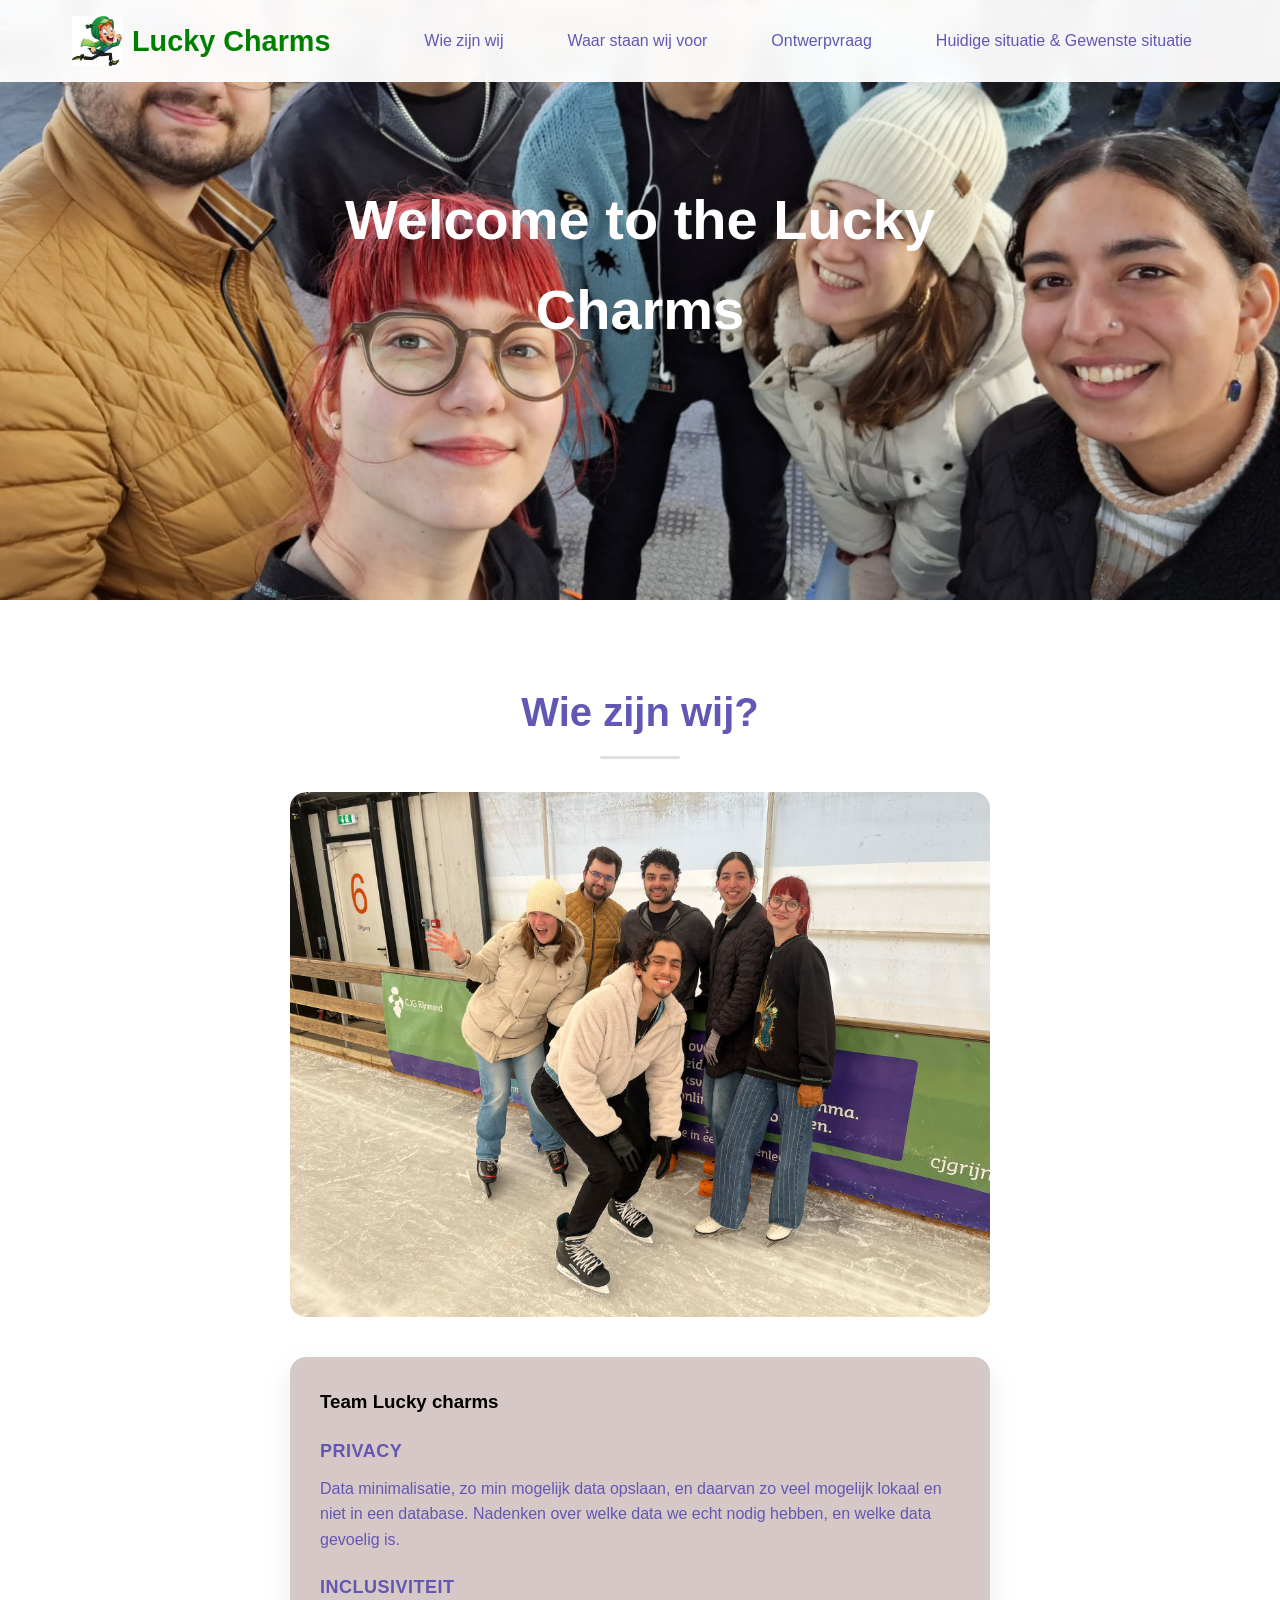
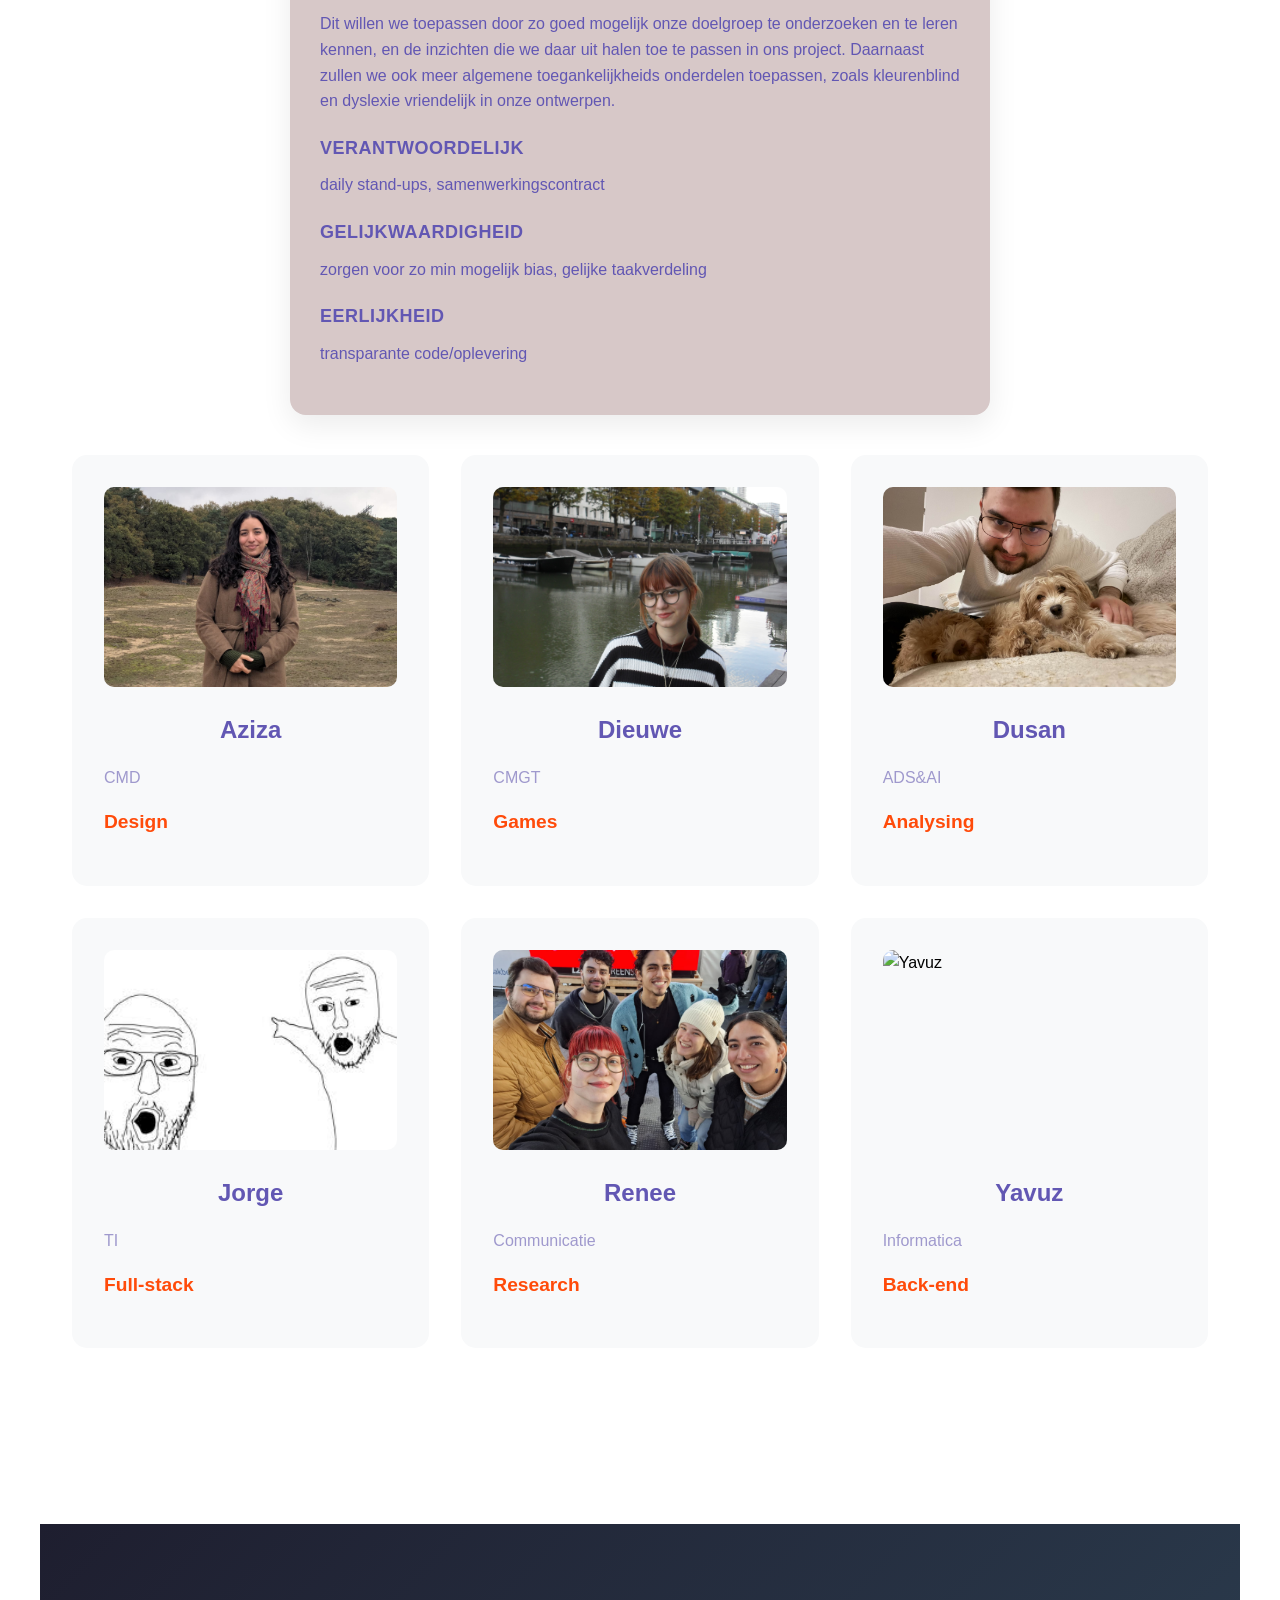
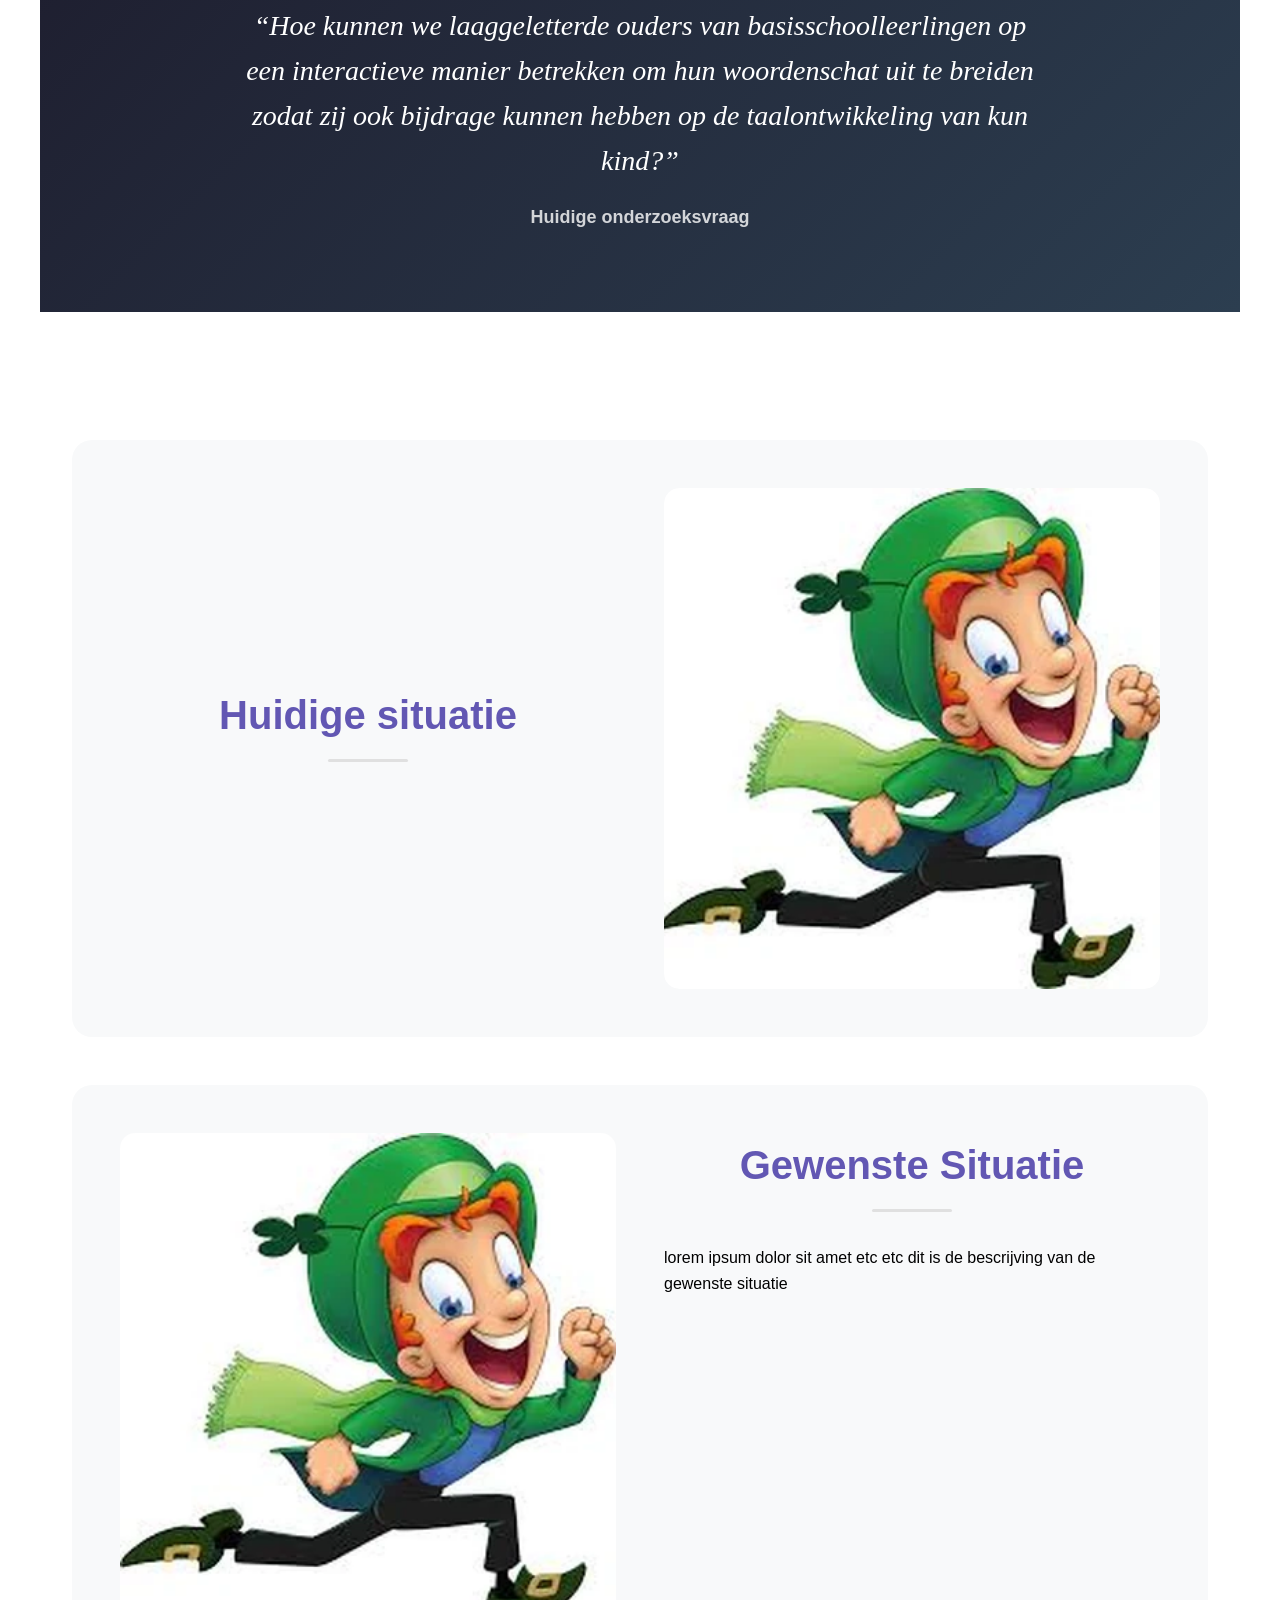
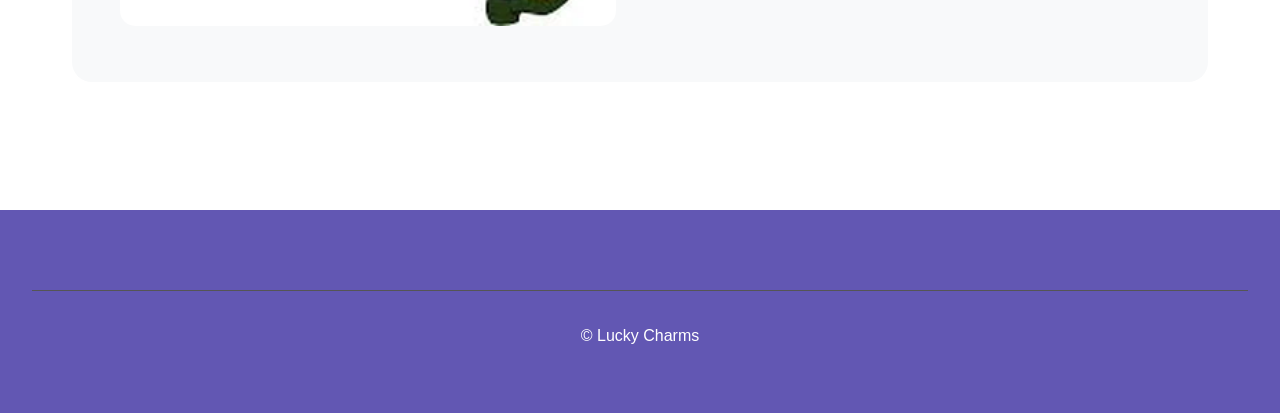
==== One pager Lucky Charms/One-pager Lucky Charms/index.html @ 4b085a3b "Add files via upload First commit" ====
<!DOCTYPE html>
<html lang="en">
<head>
    <meta charset="UTF-8">
    <meta name="viewport" content="width=device-width, initial-scale=1.0">
    <title>Lucky Charms - Social Digital Innovation</title>
    <link rel="stylesheet" href="tooplate-bistro-elegance.css">
</head>
<body>
    <!-- Navigation -->
    <nav>
        <div class="nav-container">
            <a href="#home" class="logo">
                    <img src="images/lucky charmer.webp" class="mrLucky">
                <span class="headerText">Lucky Charms</span>
            </a>
            <ul class="nav-links">
                <li><a href="#home" class="active">Wie zijn wij</a></li>
                <li><a href="#menu">Waar staan wij voor</a></li>
                <li><a href="#reservation">Ontwerpvraag</a></li>
                <li><a href="#contact">Huidige situatie & Gewenste situatie</a></li>
            </ul>
            <div class="menu-toggle">
                <span></span>
                <span></span>
                <span></span>
            </div>
        </div>
    </nav>

<header class="hero">
    <img src="images/schaatsselfie.jpeg" alt="Header Image" class="headerImg">
    <!-- <h1 class="slogan">Lucky Charms</h1> -->
             <div class="hero-content">
            <h1  class="slogan">Welcome to the Lucky Charms</h1>
            <p>
                <span class="text-option">Experience coding excellence in an atmosphere of refined sophistication</span>
                <span class="text-option">Discover exquisite problem solving crafted with passion and precision</span>
                <span class="text-option">Where Charms get Lucky</span>
            </p>
        </div>
  </header>


    <!-- Team Member Section -->
    <section id="menu">
        <h2>Wie zijn wij?</h2>
            <div class="menu-item-big">
                <img src="images/schaatsfoto.jpeg" alt="Team image" class="menu-item-image-big">
                <div class="menu-item-big-content">
                    <h3>Team Lucky charms</h3>
<p class="value-title">Privacy</p>
<p>Data minimalisatie, zo min mogelijk data opslaan, en daarvan zo veel mogelijk lokaal en niet in een database. Nadenken over welke data we echt nodig hebben, en welke data gevoelig is.</p>
<p class="value-title">Inclusiviteit</p>
<p>Dit willen we toepassen door zo goed mogelijk onze doelgroep te onderzoeken en te leren kennen, en de inzichten die we daar uit halen toe te passen in ons project. Daarnaast zullen we ook meer algemene toegankelijkheids onderdelen toepassen, zoals kleurenblind en dyslexie vriendelijk in onze ontwerpen. </p>
<p class="value-title">Verantwoordelijk</p>
<p>daily stand-ups, samenwerkingscontract</p>
<p class="value-title">Gelijkwaardigheid</p>
<p>zorgen voor zo min mogelijk bias, gelijke taakverdeling</p>
<p class="value-title">Eerlijkheid</p>
<p> transparante code/oplevering</p>
                </div>
            </div>
                <div class="menu-grid">        <div class="menu-grid">
            <div class="menu-item">
                <img src="images/Aziza.jpeg" alt="Aziza" class="menu-item-image">
                <div class="menu-item-content">
                    <h3>Aziza</h3>
                    <p>CMD</p>
                    <div class="skills">Design</div>
                    <!-- <button class="details-btn" onclick="showdetails('truffle-risotto')">View details</button> -->
                </div>
            </div>
            <div class="menu-item">
                <img src="images/dieuwe.JPG" alt="Dieuwe" class="menu-item-image">
                <div class="menu-item-content">
                    <h3>Dieuwe</h3>
                    <p>CMGT</p>
                    <div class="skills">Games</div>
                    <!-- <button class="details-btn" onclick="showdetails('grilled-salmon')">View details</button> -->
                </div>
            </div>
            <div class="menu-item">
                <img src="images/Dusan.jpeg" alt="Dusan" class="menu-item-image">
                <div class="menu-item-content">
                    <h3>Dusan</h3>
                    <p>ADS&AI</p>
                    <div class="skills">Analysing</div>
                    <!-- <button class="details-btn" onclick="showdetails('beef-wellington')">View details</button> -->
                </div>
            </div>
            <div class="menu-item">
                <img src="images/soyjacks.jpg" alt="Jorge" class="menu-item-image">
                <div class="menu-item-content">
                    <h3>Jorge</h3>
                    <p>TI</p>
                    <div class="skills">Full-stack</div>
                    <!-- <button class="details-btn" onclick="showdetails('lobster-thermidor')">View details</button> -->
                </div>
            </div>
            <div class="menu-item">
                <img src="images/schaatsselfie.jpeg" alt="Renee" class="menu-item-image">
                <div class="menu-item-content">
                    <h3>Renee</h3>
                    <p>Communicatie</p>
                    <div class="skills">Research</div>
                    <!-- <button class="details-btn" onclick="showdetails('duck-confit')">View details</button> -->
                </div>
            </div>
            <div class="menu-item">
                <img src="/images/Yavuz.png" alt="Yavuz" class="menu-item-image">
                <div class="menu-item-content">
                    <h3>Yavuz</h3>
                    <p>Informatica</p>
                    <div class="skills">Back-end</div>
                    <!-- <button class="details-btn" onclick="showdetails('chocolate-souffle')">View details</button> -->
                </div>
            </div>
        </div>
    </section>

      <!-- design question section -->

<section class="quote-section">
  <div class="quote-container">
    <p class="quote-text">
      “Hoe kunnen we laaggeletterde ouders van basisschoolleerlingen op een interactieve manier betrekken om hun woordenschat uit te breiden zodat zij ook bijdrage kunnen hebben op de taalontwikkeling van kun kind?”
    </p>
        <p class="quote-description">Huidige onderzoeksvraag</p>
  </div>
</section>

    <!-- Situation Section -->
    <section id="reservation">
        <div class="reservation">
            <div class="reservation-left">
                <h2>Huidige situatie</h2>
            </div>
            <div class="reservation-right">
                <img src="images/lucky charmer.webp" alt="Restaurant Interior" class="reservation-image">
            </div>
        </div>

                <div class="reservation">
            <div class="reservation-left">
                    <img src="images/lucky charmer.webp" alt="Restaurant Interior" class="reservation-image">

            </div>
            <div class="reservation-right">
                <h2>Gewenste Situatie</h2>
                <p>lorem ipsum dolor sit amet etc etc dit is de bescrijving van de gewenste situatie</p>
            </div>
        </div>
    </section>

    <!-- Footer -->
    <footer id="contact">

        <div style="margin-top: 2rem; padding-top: 2rem; border-top: 1px solid #555; text-align: center;">
            <p>&copy; Lucky Charms</p>
            <div class="footer-links">
                <!-- <a href="#">Privacy Policy</a>
                <span>|</span>
                <a href="#">Terms & Conditions</a>
                <span>|</span>
                <a href="#">Sitemap</a>
                <span>|</span> -->
                <!-- <a rel="nofollow noopener" href="https://www.tooplate.com" target="_blank">Designed by Tooplate</a> -->
            </div>
        </div>
    </footer>

    <!-- details Modal -->
    <!-- <div id="detailsModal" class="modal">
        <div class="modal-content">
            <span class="close" onclick="closeModal()">&times;</span>
            <h3 id="modalTitle">Team Member details</h3>
            <ul id="detailsList" class="details-list"></ul>
        </div>
    </div> -->

<script src="tooplate-bistro-scripts.js"></script>
</body>
</html>
---- One pager Lucky Charms/One-pager Lucky Charms/tooplate-bistro-elegance.css ----
@charset "utf-8";
/* CSS Document 

Tooplate 2148 Bistro Elegance

https://www.tooplate.com/view/2148-bistro-elegance

*/

* {
	margin: 0;
	padding: 0;
	box-sizing: border-box;
}

.mrLucky{
	height: 100%;
	width: 50px;
	border: none;
}
.headerText{
	color: green;
}

body {
	font-family: 'Arial', sans-serif;
	line-height: 1.6;
	color: 6257B3;
	background: #fff;
	overflow-x: hidden;
}

/* Navigation */
nav {
	position: fixed;
	top: 0;
	width: 100%;
	background: rgba(255, 255, 255, 0.95);
	backdrop-filter: blur(10px);
	z-index: 1000;
	padding: 1rem 0;
	transition: all 0.3s ease;
}

.nav-container {
	max-width: 1200px;
	margin: 0 auto;
	display: flex;
	justify-content: space-between;
	align-items: center;
	padding: 0 2rem;
}

.logo {
	font-size: 1.8rem;
	font-weight: bold;
	color: #6257B3;
	text-decoration: none;
	display: flex;
	align-items: center;
	gap: 10px;
	transition: all 0.3s ease;
}

.logo:hover {
	transform: translateY(-2px);
}

.logo svg {
	transition: transform 0.3s ease;
}

.logo:hover svg {
	transform: rotate(-10deg) scale(1.1);
}

.nav-links {
	display: flex;
	list-style: none;
	gap: 2rem;
}

.nav-links a {
	text-decoration: none;
	color: #6257B3;
	font-weight: 500;
	transition: all 0.3s ease;
	cursor: pointer;
	padding: 8px 16px;
	border-radius: 4px;
	position: relative;
}

.nav-links a:hover,
.nav-links a.active {
	color: #FF4B0A;
	border: 2px solid #FF4B0A;
}

.menu-toggle {
	display: none;
	flex-direction: column;
	cursor: pointer;
}

.menu-toggle span {
	width: 25px;
	height: 3px;
	background: #6257B3;
	margin: 3px 0;
	transition: 0.3s;
}

/* Hero Section with Diagonal Grid */
.hero {
	height: 100vh;
	position: relative;
	display: flex;
	align-items: center;
	justify-content: center;
	overflow: hidden;
	background: linear-gradient(135deg, #f8f9fa 0%, #ffffff 100%);
}

/* dieuwe test */

.hero {
  position: relative;
  width: 100%;
  height: 600px;
  overflow: hidden;
  display: flex;
  justify-content: center;
  align-items: center;
}

.hero img {
  width: 100%;
  height: 100%;
  object-fit: cover;
  display: block;
  transition: 0.4s ease;
}

.slogan {
  position: relative;
  text-align: center;
    margin-bottom: 20px;
  /* transform: translate(-50%, -50%); */
  color: white;
  font-size: 3rem;
  font-family: Arial, sans-serif;
  text-align: center;
  transition: 0.4s ease;
}

/* Hover Effects */
.hero:hover img {
  filter: brightness(70%);
}

.hero:hover .slogan {
  font-size: 3.3rem;
}

/* dieuwe test */



/* .diagonal-grid {
	position: absolute;
	bottom: 0;
	left: 0;
	width: 100%;
	height: 100%;
	overflow: hidden;
	z-index: 1;
} */

.soft-block {
	position: absolute;
	height: 800px;
	background: #f0f0f0;
	transform: rotate(45deg);
	animation: moveBackForth 20s ease-in-out infinite;
	border-radius: 5px;
	opacity: 0.4;
}

@keyframes moveBackForth {

	0%,
	100% {
		transform: translateX(-50px) rotate(45deg);
	}

	50% {
		transform: translateX(50px) rotate(45deg);
	}
}

/* .static-decoration {
	position: absolute;
	top: 0;
	right: 0;
	width: 400px;
	height: 400px;
	pointer-events: none;
	z-index: 1;
}

.bottom-right-decoration {
	position: absolute;
	bottom: 80px;
	right: 0;
	width: 300px;
	height: 200px;
	pointer-events: none;
	z-index: 1;
} */

.static-block {
	position: absolute;
	background: linear-gradient(45deg, #f0f0f0, #e5e5e5, #f5f5f5);
	transform: rotate(45deg);
	border-radius: 3px;
	opacity: 0.6;
}

.static-block-outline {
	position: absolute;
	background: transparent;
	border: 2px solid #e0e0e0;
	transform: rotate(45deg);
	border-radius: 3px;
	opacity: 0.6;
}

.red-block {
	position: absolute;
	background: #FF4B0A;
	transform: rotate(45deg);
	border-radius: 4px;
	opacity: 0.7;
}

.red-block-outline {
	position: absolute;
	background: transparent;
	border: 2px solid #FF4B0A;
	transform: rotate(45deg);
	border-radius: 4px;
	opacity: 0.7;
}

.hero-content {
	position: absolute;
	text-align: center;
	z-index: 2;
	max-width: 800px;
	padding: 0 2rem;
	margin-top: 100px;
}

.hero h1 {
	font-size: 3.5rem;
	margin-bottom: 1rem;
	animation: fadeInUp 1s ease;
}

.hero p {
	font-size: 1.2rem;
	margin-bottom: 2rem;
	color: #6257B3;
	animation: fadeInUp 1s ease 0.3s both;
	position: relative;
	min-height: 2em;
	display: flex;
	justify-content: center;
	align-items: center;
}

.headerImg{
	display: inline;
	width: 100%;
}

.text-option {
	color: white;
	width: 100%;
	text-align: center;
	left: 0;
	right: 0;
	opacity: 0;
	animation: textCycle 12s ease-in-out infinite;
	white-space: normal;
	padding: 0 20px;
}

.text-option:nth-child(1) {
	animation-delay: 0s;
}

.text-option:nth-child(2) {
	animation-delay: 4s;
}

.text-option:nth-child(3) {
	animation-delay: 8s;
}

@keyframes textCycle {

	0%,
	100% {
		opacity: 0;
		transform: translateY(20px) scale(0.95);
	}

	8%,
	25% {
		opacity: 1;
		transform: translateY(0) scale(1);
	}

	33% {
		opacity: 0;
		transform: translateY(-20px) scale(0.95);
	}
}

.cta-btn {
	background: #FF4B0A;
	color: white;
	padding: 1rem 2rem;
	border: none;
	border-radius: 50px;
	font-size: 1.1rem;
	cursor: pointer;
	transition: all 0.3s ease;
	animation: fadeInUp 1s ease 0.6s both;
	text-decoration: none;
	display: inline-block;
}

.cta-btn:hover {
	background: #FF4B0A;
	transform: translateY(-3px);
	box-shadow: 0 10px 20px #0AADFF;
}

@keyframes fadeInUp {
	from {
		opacity: 0;
		transform: translateY(30px);
	}

	to {
		opacity: 1;
		transform: translateY(0);
	}
}

/* Section Styles */
section {
	padding: 5rem 2rem;
	max-width: 1200px;
	margin: 0 auto;
}

h2 {
	font-size: 2.5rem;
	text-align: center;
	margin-bottom: 3rem;
	color: #6257B3;
	position: relative;
}

h2::after {
	content: '';
	position: absolute;
	bottom: -15px;
	left: 50%;
	transform: translateX(-50%);
	width: 80px;
	height: 3px;
	background: #e0e0e0;
	border-radius: 2px;
}

/* Menu Section */

/* team values */
.menu-item-big-content {
    max-width: 700px;
    margin: 40px auto;
    padding: 30px;
    background-color: #d7c8c8;
    border-radius: 16px;
    box-shadow: 0 10px 30px rgba(0, 0, 0, 0.08);
    font-family: 'Segoe UI', Tahoma, Geneva, Verdana, sans-serif;
    line-height: 1.6;
}

.menu-item-image-big {
    width: 100%;
    max-width: 700px;
    display: block;
    margin: 0 auto 25px auto;
    border-radius: 16px;
    object-fit: cover;
}

.menu-item-content h3 {
    text-align: center;
    font-size: 28px;
    margin-bottom: 25px;
    color: #2c3e50;
}

.value-title {
    font-weight: 700;
    font-size: 18px;
    margin-top: 20px;
    margin-bottom: 5px;
    color: #0AADFF;
    text-transform: uppercase;
    letter-spacing: 0.5px;
}

.menu-item-big-content p {
    margin-bottom: 10px;
    color: #6257B3;
}

.value-title + p {
    margin-bottom: 18px;
}



.menu-grid {
	display: grid;
	grid-template-columns: repeat(auto-fit, minmax(300px, 1fr));
	gap: 2rem;
	margin-bottom: 3rem;
}

.menu-item {
	background: #f8f9fa;
	padding: 2rem;
	border-radius: 15px;
	transition: all 0.3s ease;
	cursor: pointer;
	position: relative;
	overflow: hidden;
	display: flex;
	flex-direction: column;
	height: 100%;
}

.menu-item-image {
	width: 100%;
	height: 200px;
	border-radius: 10px;
	margin-bottom: 1.5rem;
	object-fit: cover;
	transition: transform 0.3s ease;
}

.menu-item-image:hover {
	transform: scale(1.05);
}

.menu-item-content {
	flex: 1;
	display: flex;
	flex-direction: column;
}

.menu-item::before {
	content: '';
	position: absolute;
	top: 0;
	left: -100%;
	width: 100%;
	height: 100%;
	background: linear-gradient(90deg, transparent, #0AADFF, transparent);
	transition: left 0.5s ease;
}

.menu-item:hover::before {
	left: 100%;
}

.menu-item:hover {
	transform: translateY(-10px);
	box-shadow: 0 20px 40px rgba(0, 0, 0, 0.1);
}

.menu-item h3 {
	color: #6257B3;
	margin-bottom: 1rem;
	font-size: 1.5rem;
}

.menu-item p {
	color: #9f99cd;
	margin-bottom: 1rem;
}

.quote-section {
  background: linear-gradient(135deg, #1e1e2f, #2c3e50);
  padding: 80px 20px;
  display: flex;
  justify-content: center;
  align-items: center;
}

.quote-container {
  max-width: 800px;
  text-align: center;
  color: #ffffff;
}

.quote-text {
font-family: 'Georgia', serif;
  font-size: 28px;
  font-style: italic;
  line-height: 1.6;
  margin-bottom: 20px;
}

.quote-description {
  font-size: 18px;
  font-weight: bold;
  opacity: 0.8;
}

.skills {
	font-size: 1.2rem;
	font-weight: bold;
	color: #FF4B0A;
	margin-top: auto;
	margin-bottom: 1rem;
}

/* .details-btn {
	background: none;
	border: 2px solid #FF4B0A;
	color: #FF4B0A;
	padding: 0.5rem 1rem;
	border-radius: 25px;
	cursor: pointer;
	transition: all 0.3s ease;
	margin-top: 1rem;
}

.details-btn:hover {
	background: #FF4B0A;
	color: white;
} */

/* Details Modal */
/* .modal {
	display: none;
	position: fixed;
	z-index: 2000;
	left: 0;
	top: 0;
	width: 100%;
	height: 100%;
	background: #342a7d;
	animation: fadeIn 0.3s ease;
}

.modal-content {
	background: white;
	margin: 10% auto;
	padding: 2rem;
	border-radius: 15px;
	width: 90%;
	max-width: 500px;
	position: relative;
	animation: slideIn 0.3s ease;
} */

@keyframes fadeIn {
	from {
		opacity: 0;
	}

	to {
		opacity: 1;
	}
}

@keyframes slideIn {
	from {
		transform: translateY(-50px);
		opacity: 0;
	}

	to {
		transform: translateY(0);
		opacity: 1;
	}
}

.close {
	position: absolute;
	right: 1rem;
	top: 1rem;
	font-size: 2rem;
	cursor: pointer;
	color: #9f99cd;
}

.close:hover {
	color: #6257B3;
}

/* .details-list {
	list-style: none;
	margin-top: 1rem;
}

.details-list li {
	padding: 0.5rem 0;
	border-bottom: 1px solid #eee;
	display: flex;
	justify-content: space-between;
} */

/* .allergen {
	color: #FF4B0A;
	font-weight: bold;
} */

/* Reservation Section */
.reservation {
	background: #f8f9fa;
	border-radius: 20px;
	padding: 3rem;
	margin: 3rem 0;
	display: grid;
	grid-template-columns: 1fr 1fr;
	gap: 3rem;
	align-items: center;
}

.reservation-left {
	width: 100%;
}

.reservation-right {
	width: 100%;
	height: 100%;
	min-height: 500px;
	position: relative;
	border-radius: 15px;
	overflow: hidden;
}

.reservation-image {
	width: 100%;
	height: 100%;
	object-fit: cover;
	border-radius: 15px;
}

.reservation-form {
	display: grid;
	grid-template-columns: repeat(2, 1fr);
	gap: 1.5rem;
	margin-top: 2rem;
}

.form-group {
	display: flex;
	flex-direction: column;
}

.form-group.full-width {
	grid-column: 1 / -1;
}

.form-group label {
	margin-bottom: 0.5rem;
	font-weight: 500;
	color: #6257B3;
}

.form-group input,
.form-group select,
.form-group textarea {
	padding: 1rem;
	border: 2px solid #eee;
	border-radius: 10px;
	font-size: 1rem;
	font-family: 'Arial', sans-serif;
	transition: border-color 0.3s ease;
	resize: vertical;
}

.form-group textarea {
	min-height: 120px;
}

.form-group input:focus,
.form-group select:focus,
.form-group textarea:focus {
	outline: none;
	border-color: #FF4B0A;
}

.submit-btn {
	grid-column: 1 / -1;
	background: #FF4B0A;
	color: white;
	padding: 1rem 2rem;
	border: none;
	border-radius: 10px;
	font-size: 1.1rem;
	cursor: pointer;
	transition: all 0.3s ease;
	justify-self: start;
}

.submit-btn:hover {
	background: #FF4B0A;
	transform: translateY(-2px);
}

/* Footer */
footer {
	background: #6257B3;
	color: white;
	text-align: center;
	padding: 3rem 2rem;
}

.footer-content {
	max-width: 1200px;
	margin: 0 auto;
	display: grid;
	grid-template-columns: repeat(auto-fit, minmax(250px, 1fr));
	gap: 2rem;
}

.footer-section h3 {
	margin-bottom: 1rem;
	color: #FF4B0A;
}

.footer-section p,
.footer-section a {
	color: #ccc;
	text-decoration: none;
	line-height: 1.8;
}

.footer-section a:hover {
	color: #FF4B0A;
}

.footer-links {
	display: flex;
	justify-content: center;
	align-items: center;
	flex-wrap: wrap;
	gap: 10px;
	margin-top: 1rem;
}

.footer-links a {
	color: #ccc;
	text-decoration: none;
	padding: 0 10px;
	transition: color 0.3s ease;
}

.footer-links a:hover {
	color: #FF4B0A;
}

.footer-links span {
	color: #7167bf;
}

/* Mobile Responsive */
@media (max-width: 768px) {
	.nav-links {
		position: fixed;
		top: 70px;
		left: -100%;
		width: 100%;
		height: calc(100vh - 70px);
		background: white;
		flex-direction: column;
		align-items: center;
		justify-content: flex-start;
		padding-top: 2rem;
		transition: left 0.3s ease;
	}

	.nav-links.active {
		left: 0;
	}

	.menu-toggle {
		display: flex;
	}

	.hero-content {
		margin-top: 80px;
		margin-bottom: 80px;
	}

	.hero h1 {
		font-size: 2.5rem;
	}

	.hero p {
		font-size: 1rem;
	}

	h2 {
		font-size: 2rem;
	}

	section {
		padding: 3rem 1rem;
	}

	.reservation {
		padding: 2rem 1rem;
		grid-template-columns: 1fr;
		gap: 2rem;
	}

	.reservation-right {
		min-height: 300px;
	}

	.modal-content {
		width: 95%;
		margin: 20% auto;
	}
}

@media (max-width: 480px) {
	.hero-content {
		margin-top: 80px;
		margin-bottom: 80px;
	}

	.hero h1 {
		font-size: 2rem;
	}

	.menu-grid {
		grid-template-columns: 1fr;
	}

	.reservation-form {
		grid-template-columns: 1fr;
	}
}
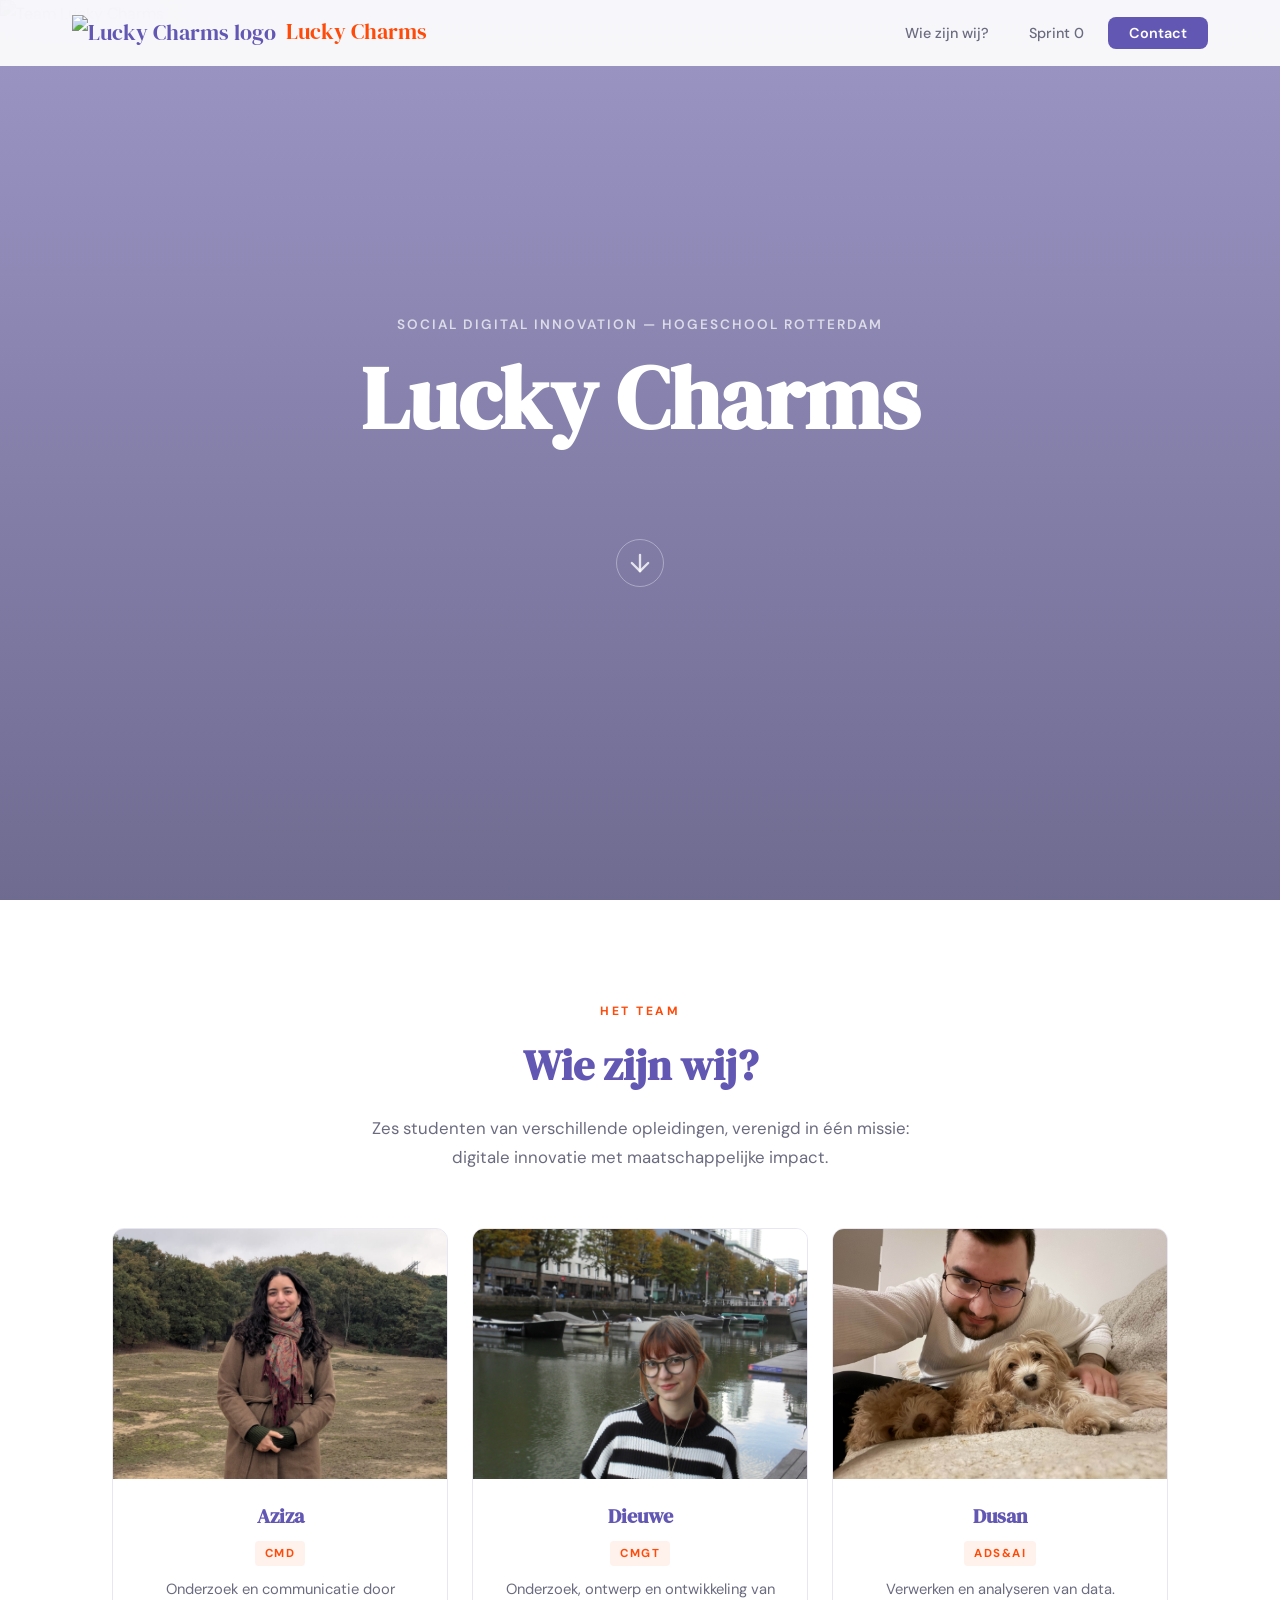
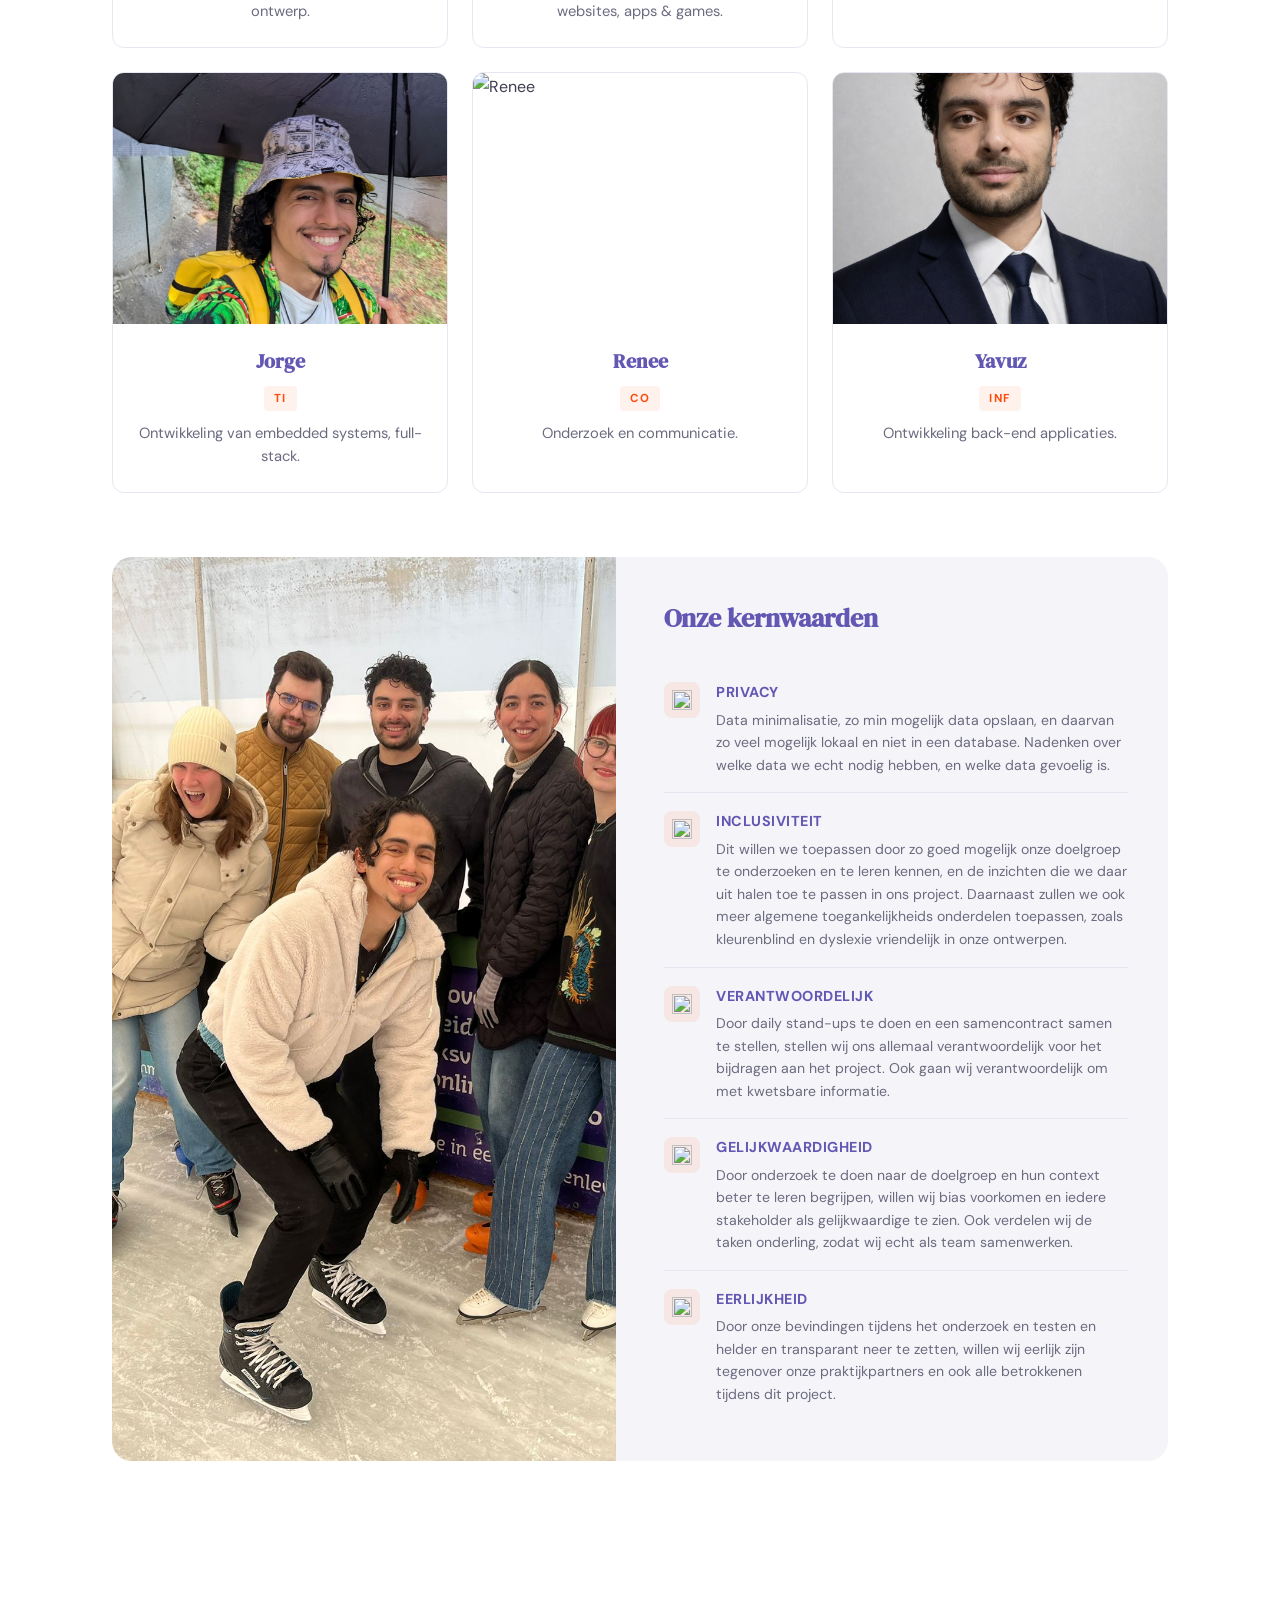
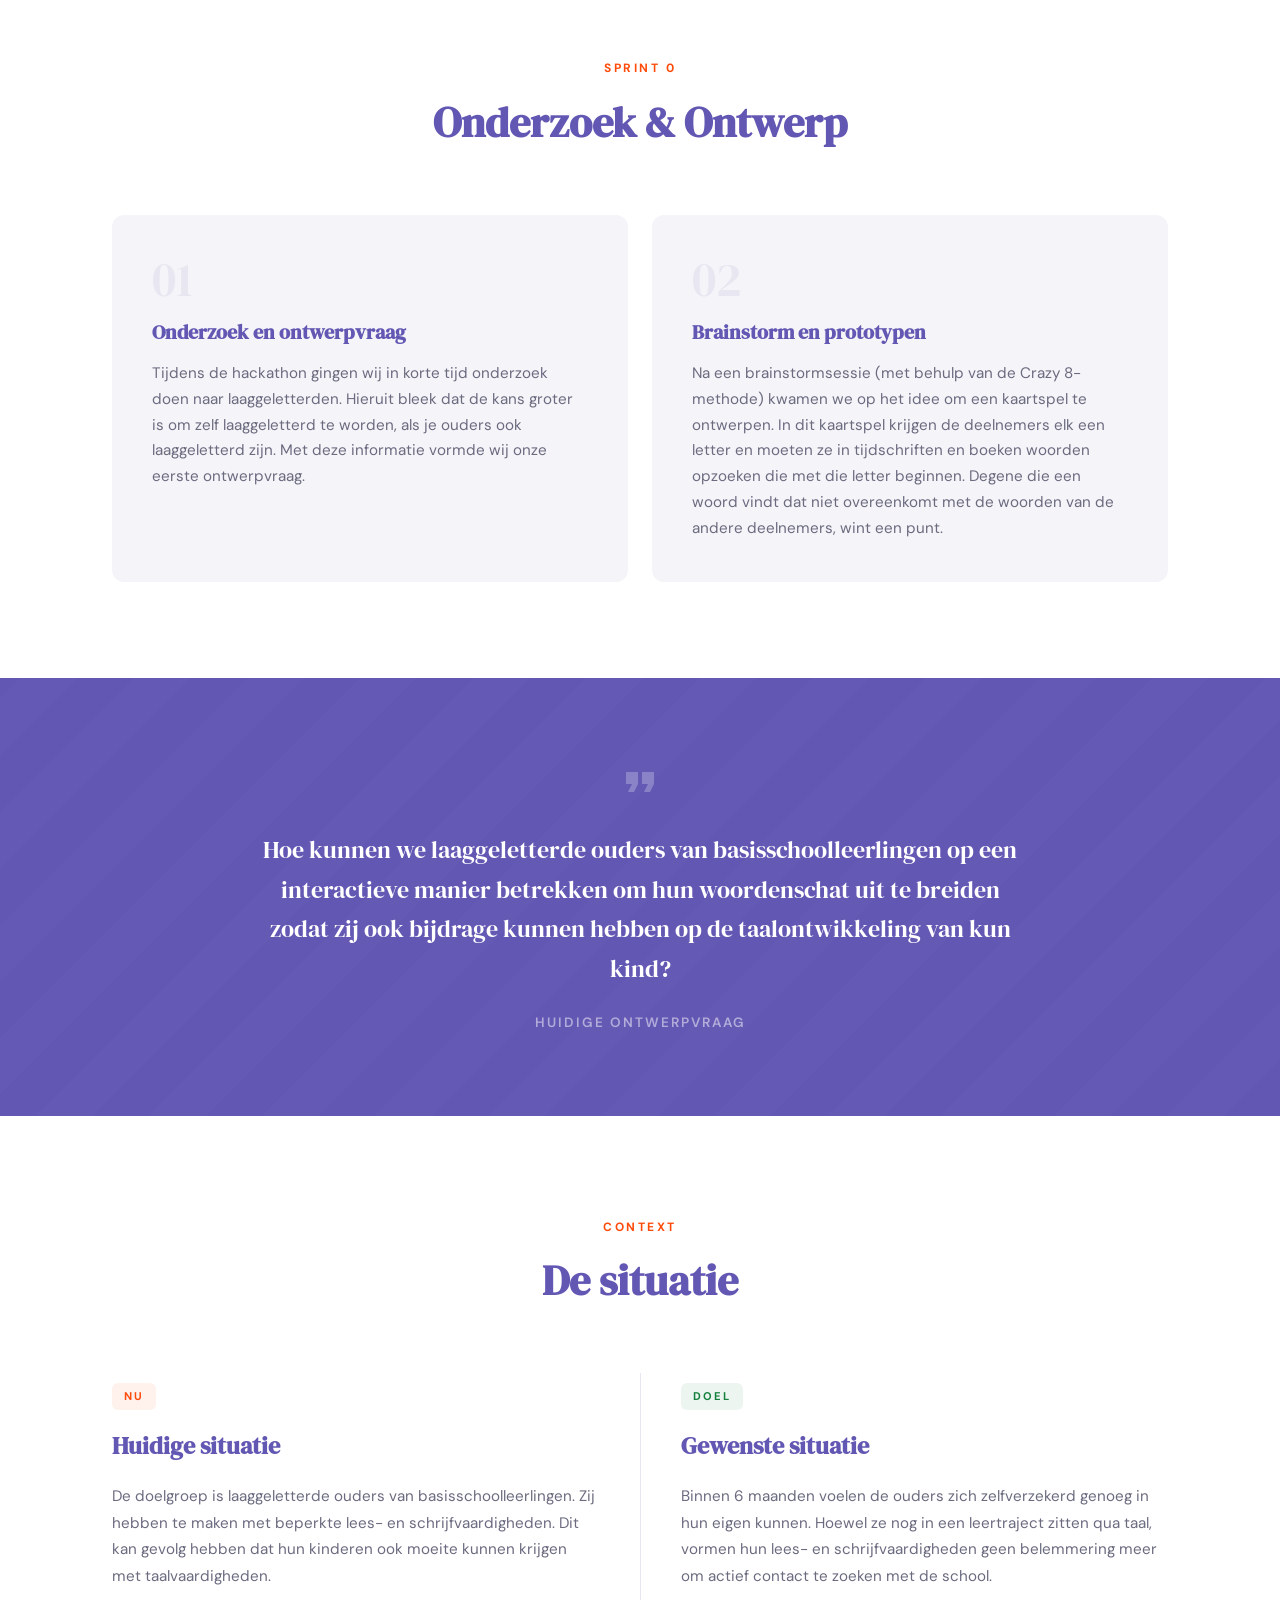
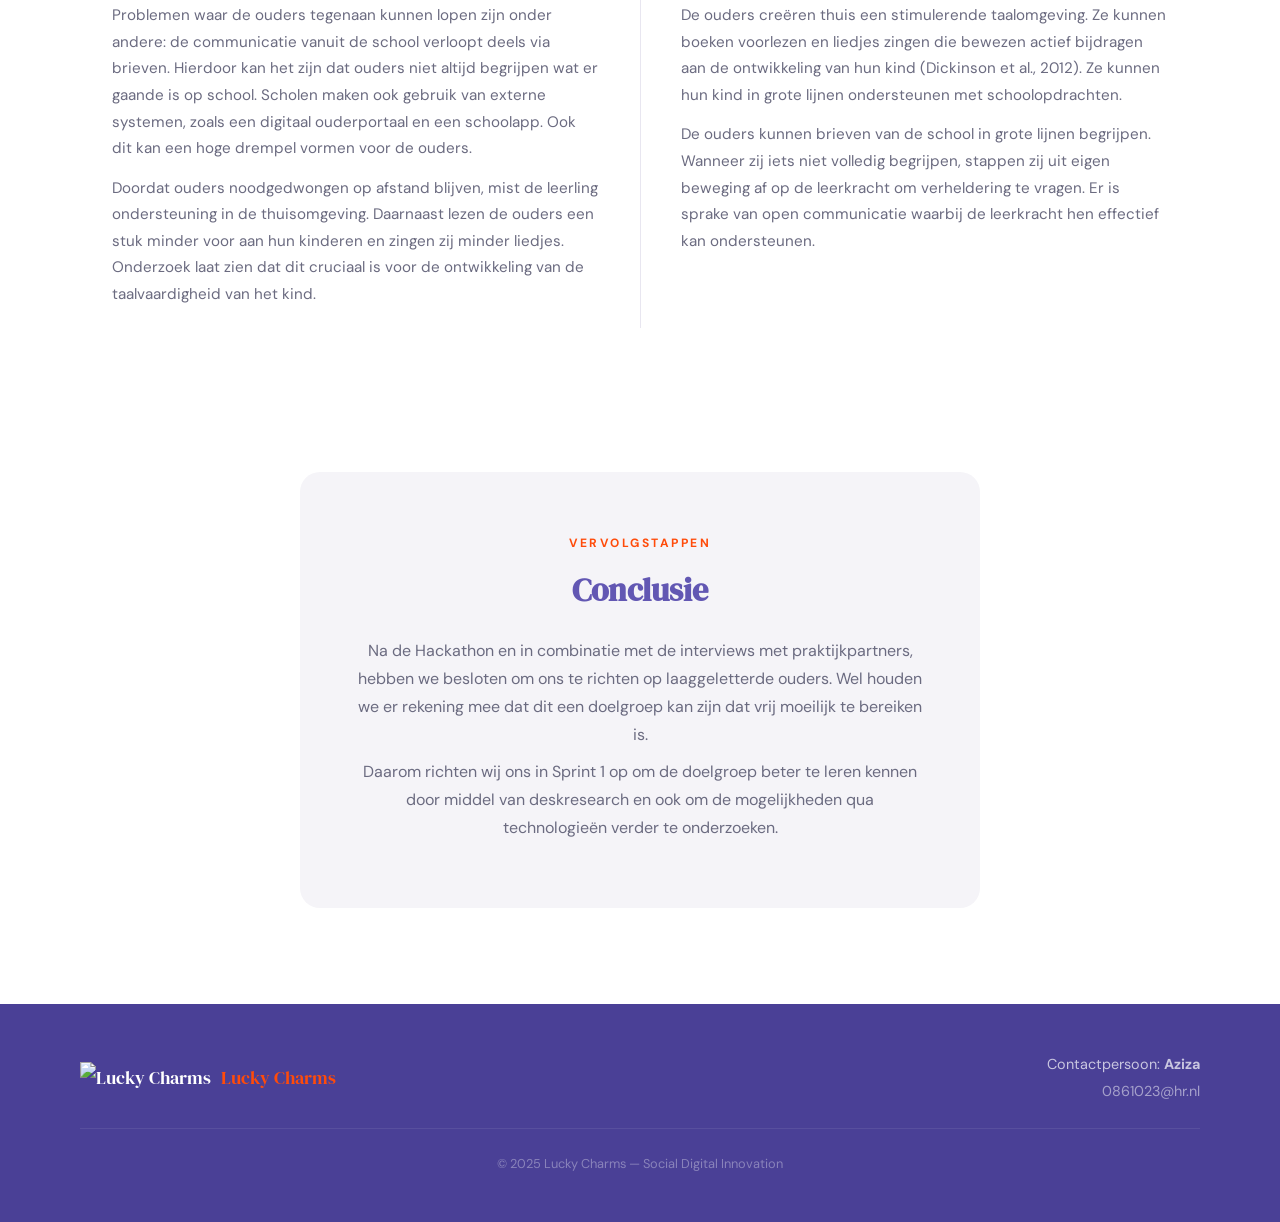
==== commit b073c119: "some changes" ====
--- a/One pager Lucky Charms/One-pager Lucky Charms/index.html
+++ b/One pager Lucky Charms/One-pager Lucky Charms/index.html
@@ -1,184 +1,253 @@
 <!DOCTYPE html>
-<html lang="en">
+<html lang="nl">
 <head>
     <meta charset="UTF-8">
     <meta name="viewport" content="width=device-width, initial-scale=1.0">
-    <title>Lucky Charms - Social Digital Innovation</title>
-    <link rel="stylesheet" href="tooplate-bistro-elegance.css">
+    <title>Lucky Charms — Social Digital Innovation</title>
+    <link rel="preconnect" href="https://fonts.googleapis.com">
+    <link rel="preconnect" href="https://fonts.gstatic.com" crossorigin>
+    <link href="https://fonts.googleapis.com/css2?family=DM+Sans:ital,opsz,wght@0,9..40,300;0,9..40,400;0,9..40,500;0,9..40,600;0,9..40,700;1,9..40,400&family=DM+Serif+Display&display=swap" rel="stylesheet">
+    <link rel="stylesheet" href="style.css">
 </head>
 <body>
+
     <!-- Navigation -->
-    <nav>
-        <div class="nav-container">
-            <a href="#home" class="logo">
-                    <img src="images/lucky charmer.webp" class="mrLucky">
-                <span class="headerText">Lucky Charms</span>
+    <nav id="navbar">
+        <div class="nav-inner">
+            <a href="#home" class="nav-logo">
+                <img src="images/logo.png" alt="Lucky Charms logo" class="nav-logo-img">
+                <span>Lucky Charms</span>
             </a>
-            <ul class="nav-links">
-                <li><a href="#home" class="active">Wie zijn wij</a></li>
-                <li><a href="#menu">Waar staan wij voor</a></li>
-                <li><a href="#reservation">Ontwerpvraag</a></li>
-                <li><a href="#contact">Huidige situatie & Gewenste situatie</a></li>
+            <ul class="nav-menu">
+                <li><a href="#team">Wie zijn wij?</a></li>
+                <li><a href="#sprint0">Sprint 0</a></li>
+                <li><a href="#contact" class="nav-cta">Contact</a></li>
             </ul>
-            <div class="menu-toggle">
-                <span></span>
-                <span></span>
-                <span></span>
-            </div>
+            <button class="nav-toggle" aria-label="Open menu">
+                <span></span><span></span><span></span>
+            </button>
         </div>
     </nav>
 
-<header class="hero">
-    <img src="images/schaatsselfie.jpeg" alt="Header Image" class="headerImg">
-    <!-- <h1 class="slogan">Lucky Charms</h1> -->
-             <div class="hero-content">
-            <h1  class="slogan">Welcome to the Lucky Charms</h1>
-            <p>
-                <span class="text-option">Experience coding excellence in an atmosphere of refined sophistication</span>
-                <span class="text-option">Discover exquisite problem solving crafted with passion and precision</span>
-                <span class="text-option">Where Charms get Lucky</span>
-            </p>
-        </div>
-  </header>
-
-
-    <!-- Team Member Section -->
-    <section id="menu">
-        <h2>Wie zijn wij?</h2>
-            <div class="menu-item-big">
-                <img src="images/schaatsfoto.jpeg" alt="Team image" class="menu-item-image-big">
-                <div class="menu-item-big-content">
-                    <h3>Team Lucky charms</h3>
-<p class="value-title">Privacy</p>
-<p>Data minimalisatie, zo min mogelijk data opslaan, en daarvan zo veel mogelijk lokaal en niet in een database. Nadenken over welke data we echt nodig hebben, en welke data gevoelig is.</p>
-<p class="value-title">Inclusiviteit</p>
-<p>Dit willen we toepassen door zo goed mogelijk onze doelgroep te onderzoeken en te leren kennen, en de inzichten die we daar uit halen toe te passen in ons project. Daarnaast zullen we ook meer algemene toegankelijkheids onderdelen toepassen, zoals kleurenblind en dyslexie vriendelijk in onze ontwerpen. </p>
-<p class="value-title">Verantwoordelijk</p>
-<p>daily stand-ups, samenwerkingscontract</p>
-<p class="value-title">Gelijkwaardigheid</p>
-<p>zorgen voor zo min mogelijk bias, gelijke taakverdeling</p>
-<p class="value-title">Eerlijkheid</p>
-<p> transparante code/oplevering</p>
-                </div>
-            </div>
-                <div class="menu-grid">        <div class="menu-grid">
-            <div class="menu-item">
-                <img src="images/Aziza.jpeg" alt="Aziza" class="menu-item-image">
-                <div class="menu-item-content">
+    <!-- Hero -->
+    <header id="home" class="hero">
+        <div class="hero-media">
+            <img src="images/header_image.jpeg" alt="Team Lucky Charms" class="hero-img">
+            <div class="hero-overlay"></div>
+        </div>
+        <div class="hero-content">
+            <p class="hero-tag">Social Digital Innovation — Hogeschool Rotterdam</p>
+            <h1 class="hero-title">Lucky Charms</h1>
+            <div class="hero-cycle-wrap">
+                <span class="hero-cycle-text">Samen werken aan digitale oplossingen voor laaggeletterdheid</span>
+                <span class="hero-cycle-text">Onderzoek, ontwerp en ontwikkeling met impact</span>
+                <span class="hero-cycle-text">Where Charms get Lucky</span>
+            </div>
+            <a href="#team" class="hero-arrow" aria-label="Scroll naar beneden">
+                <svg width="28" height="28" viewBox="0 0 24 24" fill="none" stroke="currentColor" stroke-width="2" stroke-linecap="round" stroke-linejoin="round"><path d="M12 5v14"/><path d="m19 12-7 7-7-7"/></svg>
+            </a>
+        </div>
+    </header>
+
+    <!-- Team Section -->
+    <section id="team">
+        <div class="section-header">
+            <span class="section-label">Het team</span>
+            <h2>Wie zijn wij?</h2>
+            <p class="section-intro">Zes studenten van verschillende opleidingen, verenigd in één missie: digitale innovatie met maatschappelijke impact.</p>
+        </div>
+
+        <div class="team-grid">
+            <article class="member-card">
+                <div class="member-img-wrap">
+                    <img src="images/Aziza.jpeg" alt="Aziza" class="member-img">
+                </div>
+                <div class="member-body">
                     <h3>Aziza</h3>
-                    <p>CMD</p>
-                    <div class="skills">Design</div>
-                    <!-- <button class="details-btn" onclick="showdetails('truffle-risotto')">View details</button> -->
-                </div>
-            </div>
-            <div class="menu-item">
-                <img src="images/dieuwe.JPG" alt="Dieuwe" class="menu-item-image">
-                <div class="menu-item-content">
+                    <span class="member-tag">CMD</span>
+                    <p>Onderzoek en communicatie door ontwerp.</p>
+                </div>
+            </article>
+            <article class="member-card">
+                <div class="member-img-wrap">
+                    <img src="images/dieuwe.JPG" alt="Dieuwe" class="member-img">
+                </div>
+                <div class="member-body">
                     <h3>Dieuwe</h3>
-                    <p>CMGT</p>
-                    <div class="skills">Games</div>
-                    <!-- <button class="details-btn" onclick="showdetails('grilled-salmon')">View details</button> -->
-                </div>
-            </div>
-            <div class="menu-item">
-                <img src="images/Dusan.jpeg" alt="Dusan" class="menu-item-image">
-                <div class="menu-item-content">
+                    <span class="member-tag">CMGT</span>
+                    <p>Onderzoek, ontwerp en ontwikkeling van websites, apps &amp; games.</p>
+                </div>
+            </article>
+            <article class="member-card">
+                <div class="member-img-wrap">
+                    <img src="images/Dusan.jpeg" alt="Dusan" class="member-img">
+                </div>
+                <div class="member-body">
                     <h3>Dusan</h3>
-                    <p>ADS&AI</p>
-                    <div class="skills">Analysing</div>
-                    <!-- <button class="details-btn" onclick="showdetails('beef-wellington')">View details</button> -->
-                </div>
-            </div>
-            <div class="menu-item">
-                <img src="images/soyjacks.jpg" alt="Jorge" class="menu-item-image">
-                <div class="menu-item-content">
+                    <span class="member-tag">ADS&amp;AI</span>
+                    <p>Verwerken en analyseren van data.</p>
+                </div>
+            </article>
+            <article class="member-card">
+                <div class="member-img-wrap">
+                    <img src="images/Jorge.jpg" alt="Jorge" class="member-img">
+                </div>
+                <div class="member-body">
                     <h3>Jorge</h3>
-                    <p>TI</p>
-                    <div class="skills">Full-stack</div>
-                    <!-- <button class="details-btn" onclick="showdetails('lobster-thermidor')">View details</button> -->
-                </div>
-            </div>
-            <div class="menu-item">
-                <img src="images/schaatsselfie.jpeg" alt="Renee" class="menu-item-image">
-                <div class="menu-item-content">
+                    <span class="member-tag">TI</span>
+                    <p>Ontwikkeling van embedded systems, full-stack.</p>
+                </div>
+            </article>
+            <article class="member-card">
+                <div class="member-img-wrap">
+                    <img src="images/renee.jpeg" alt="Renee" class="member-img">
+                </div>
+                <div class="member-body">
                     <h3>Renee</h3>
-                    <p>Communicatie</p>
-                    <div class="skills">Research</div>
-                    <!-- <button class="details-btn" onclick="showdetails('duck-confit')">View details</button> -->
-                </div>
-            </div>
-            <div class="menu-item">
-                <img src="/images/Yavuz.png" alt="Yavuz" class="menu-item-image">
-                <div class="menu-item-content">
+                    <span class="member-tag">CO</span>
+                    <p>Onderzoek en communicatie.</p>
+                </div>
+            </article>
+            <article class="member-card">
+                <div class="member-img-wrap">
+                    <img src="images/Yavuz.png" alt="Yavuz" class="member-img">
+                </div>
+                <div class="member-body">
                     <h3>Yavuz</h3>
-                    <p>Informatica</p>
-                    <div class="skills">Back-end</div>
-                    <!-- <button class="details-btn" onclick="showdetails('chocolate-souffle')">View details</button> -->
-                </div>
-            </div>
-        </div>
-    </section>
-
-      <!-- design question section -->
-
-<section class="quote-section">
-  <div class="quote-container">
-    <p class="quote-text">
-      “Hoe kunnen we laaggeletterde ouders van basisschoolleerlingen op een interactieve manier betrekken om hun woordenschat uit te breiden zodat zij ook bijdrage kunnen hebben op de taalontwikkeling van kun kind?”
-    </p>
-        <p class="quote-description">Huidige onderzoeksvraag</p>
-  </div>
-</section>
-
-    <!-- Situation Section -->
-    <section id="reservation">
-        <div class="reservation">
-            <div class="reservation-left">
-                <h2>Huidige situatie</h2>
-            </div>
-            <div class="reservation-right">
-                <img src="images/lucky charmer.webp" alt="Restaurant Interior" class="reservation-image">
-            </div>
-        </div>
-
-                <div class="reservation">
-            <div class="reservation-left">
-                    <img src="images/lucky charmer.webp" alt="Restaurant Interior" class="reservation-image">
-
-            </div>
-            <div class="reservation-right">
-                <h2>Gewenste Situatie</h2>
-                <p>lorem ipsum dolor sit amet etc etc dit is de bescrijving van de gewenste situatie</p>
-            </div>
+                    <span class="member-tag">INF</span>
+                    <p>Ontwikkeling back-end applicaties.</p>
+                </div>
+            </article>
+        </div>
+
+        <!-- Team Photo + Values -->
+        <div class="values-section">
+            <div class="values-photo-wrap">
+                <img src="images/schaatsfoto.jpeg" alt="Team Lucky Charms samen" class="values-photo">
+            </div>
+            <div class="values-list">
+                <h3>Onze kernwaarden</h3>
+                <div class="value-row">
+                    <div class="value-icon-wrap"><img src="images/privacy.png" alt="" class="value-icon"></div>
+                    <div>
+                        <h4>Privacy</h4>
+                        <p>Data minimalisatie, zo min mogelijk data opslaan, en daarvan zo veel mogelijk lokaal en niet in een database. Nadenken over welke data we echt nodig hebben, en welke data gevoelig is.</p>
+                    </div>
+                </div>
+                <div class="value-row">
+                    <div class="value-icon-wrap"><img src="images/Inclusitvity.png" alt="" class="value-icon"></div>
+                    <div>
+                        <h4>Inclusiviteit</h4>
+                        <p>Dit willen we toepassen door zo goed mogelijk onze doelgroep te onderzoeken en te leren kennen, en de inzichten die we daar uit halen toe te passen in ons project. Daarnaast zullen we ook meer algemene toegankelijkheids onderdelen toepassen, zoals kleurenblind en dyslexie vriendelijk in onze ontwerpen.</p>
+                    </div>
+                </div>
+                <div class="value-row">
+                    <div class="value-icon-wrap"><img src="images/Verantwoordelijk.png" alt="" class="value-icon"></div>
+                    <div>
+                        <h4>Verantwoordelijk</h4>
+                        <p>Door daily stand-ups te doen en een samencontract samen te stellen, stellen wij ons allemaal verantwoordelijk voor het bijdragen aan het project. Ook gaan wij verantwoordelijk om met kwetsbare informatie.</p>
+                    </div>
+                </div>
+                <div class="value-row">
+                    <div class="value-icon-wrap"><img src="images/gelijkwaardigdheid.png" alt="" class="value-icon"></div>
+                    <div>
+                        <h4>Gelijkwaardigheid</h4>
+                        <p>Door onderzoek te doen naar de doelgroep en hun context beter te leren begrijpen, willen wij bias voorkomen en iedere stakeholder als gelijkwaardige te zien. Ook verdelen wij de taken onderling, zodat wij echt als team samenwerken.</p>
+                    </div>
+                </div>
+                <div class="value-row">
+                    <div class="value-icon-wrap"><img src="images/eerlijkheid.png" alt="" class="value-icon"></div>
+                    <div>
+                        <h4>Eerlijkheid</h4>
+                        <p>Door onze bevindingen tijdens het onderzoek en testen en helder en transparant neer te zetten, willen wij eerlijk zijn tegenover onze praktijkpartners en ook alle betrokkenen tijdens dit project.</p>
+                    </div>
+                </div>
+            </div>
+        </div>
+    </section>
+
+    <!-- Sprint 0 -->
+    <section id="sprint0" class="sprint-section">
+        <div class="section-header">
+            <span class="section-label">Sprint 0</span>
+            <h2>Onderzoek &amp; Ontwerp</h2>
+        </div>
+
+        <div class="sprint-cards">
+            <div class="sprint-card">
+                <div class="sprint-card-number">01</div>
+                <h3>Onderzoek en ontwerpvraag</h3>
+                <p>Tijdens de hackathon gingen wij in korte tijd onderzoek doen naar laaggeletterden. Hieruit bleek dat de kans groter is om zelf laaggeletterd te worden, als je ouders ook laaggeletterd zijn. Met deze informatie vormde wij onze eerste ontwerpvraag.</p>
+            </div>
+            <div class="sprint-card">
+                <div class="sprint-card-number">02</div>
+                <h3>Brainstorm en prototypen</h3>
+                <p>Na een brainstormsessie (met behulp van de Crazy 8-methode) kwamen we op het idee om een kaartspel te ontwerpen. In dit kaartspel krijgen de deelnemers elk een letter en moeten ze in tijdschriften en boeken woorden opzoeken die met die letter beginnen. Degene die een woord vindt dat niet overeenkomt met de woorden van de andere deelnemers, wint een punt.</p>
+            </div>
+        </div>
+    </section>
+
+    <!-- Design Question -->
+    <div class="quote-band">
+        <div class="quote-band-inner">
+            <svg class="quote-mark" width="48" height="48" viewBox="0 0 24 24" fill="currentColor" opacity="0.25"><path d="M6 17h3l2-4V7H5v6h3zm8 0h3l2-4V7h-6v6h3z"/></svg>
+            <blockquote>
+                <p>Hoe kunnen we laaggeletterde ouders van basisschoolleerlingen op een interactieve manier betrekken om hun woordenschat uit te breiden zodat zij ook bijdrage kunnen hebben op de taalontwikkeling van kun kind?</p>
+            </blockquote>
+            <cite>Huidige ontwerpvraag</cite>
+        </div>
+    </div>
+
+    <!-- Situatie -->
+    <section id="situatie">
+        <div class="section-header">
+            <span class="section-label">Context</span>
+            <h2>De situatie</h2>
+        </div>
+        <div class="situation-pair">
+            <div class="situation-block">
+                <span class="situation-label situation-label--current">Nu</span>
+                <h3>Huidige situatie</h3>
+                <p>De doelgroep is laaggeletterde ouders van basisschoolleerlingen. Zij hebben te maken met beperkte lees- en schrijfvaardigheden. Dit kan gevolg hebben dat hun kinderen ook moeite kunnen krijgen met taalvaardigheden.</p>
+                <p>Problemen waar de ouders tegenaan kunnen lopen zijn onder andere: de communicatie vanuit de school verloopt deels via brieven. Hierdoor kan het zijn dat ouders niet altijd begrijpen wat er gaande is op school. Scholen maken ook gebruik van externe systemen, zoals een digitaal ouderportaal en een schoolapp. Ook dit kan een hoge drempel vormen voor de ouders.</p>
+                <p>Doordat ouders noodgedwongen op afstand blijven, mist de leerling ondersteuning in de thuisomgeving. Daarnaast lezen de ouders een stuk minder voor aan hun kinderen en zingen zij minder liedjes. Onderzoek laat zien dat dit cruciaal is voor de ontwikkeling van de taalvaardigheid van het kind.</p>
+            </div>
+            <div class="situation-divider"></div>
+            <div class="situation-block">
+                <span class="situation-label situation-label--goal">Doel</span>
+                <h3>Gewenste situatie</h3>
+                <p>Binnen 6 maanden voelen de ouders zich zelfverzekerd genoeg in hun eigen kunnen. Hoewel ze nog in een leertraject zitten qua taal, vormen hun lees- en schrijfvaardigheden geen belemmering meer om actief contact te zoeken met de school.</p>
+                <p>De ouders creëren thuis een stimulerende taalomgeving. Ze kunnen boeken voorlezen en liedjes zingen die bewezen actief bijdragen aan de ontwikkeling van hun kind (Dickinson et al., 2012). Ze kunnen hun kind in grote lijnen ondersteunen met schoolopdrachten.</p>
+                <p>De ouders kunnen brieven van de school in grote lijnen begrijpen. Wanneer zij iets niet volledig begrijpen, stappen zij uit eigen beweging af op de leerkracht om verheldering te vragen. Er is sprake van open communicatie waarbij de leerkracht hen effectief kan ondersteunen.</p>
+            </div>
+        </div>
+    </section>
+
+    <!-- Conclusie -->
+    <section id="conclusie" class="conclusion-section">
+        <div class="conclusion-card">
+            <span class="section-label">Vervolgstappen</span>
+            <h2>Conclusie</h2>
+            <p>Na de Hackathon en in combinatie met de interviews met praktijkpartners, hebben we besloten om ons te richten op laaggeletterde ouders. Wel houden we er rekening mee dat dit een doelgroep kan zijn dat vrij moeilijk te bereiken is.</p>
+            <p>Daarom richten wij ons in Sprint 1 op om de doelgroep beter te leren kennen door middel van deskresearch en ook om de mogelijkheden qua technologieën verder te onderzoeken.</p>
         </div>
     </section>
 
     <!-- Footer -->
     <footer id="contact">
-
-        <div style="margin-top: 2rem; padding-top: 2rem; border-top: 1px solid #555; text-align: center;">
-            <p>&copy; Lucky Charms</p>
-            <div class="footer-links">
-                <!-- <a href="#">Privacy Policy</a>
-                <span>|</span>
-                <a href="#">Terms & Conditions</a>
-                <span>|</span>
-                <a href="#">Sitemap</a>
-                <span>|</span> -->
-                <!-- <a rel="nofollow noopener" href="https://www.tooplate.com" target="_blank">Designed by Tooplate</a> -->
-            </div>
+        <div class="footer-inner">
+            <div class="footer-brand">
+                <img src="images/logo.png" alt="Lucky Charms" class="footer-logo">
+                <span>Lucky Charms</span>
+            </div>
+            <div class="footer-contact">
+                <p>Contactpersoon: <strong>Aziza</strong></p>
+                <a href="mailto:0861023@hr.nl">0861023@hr.nl</a>
+            </div>
+            <p class="footer-copy">&copy; 2025 Lucky Charms — Social Digital Innovation</p>
         </div>
     </footer>
 
-    <!-- details Modal -->
-    <!-- <div id="detailsModal" class="modal">
-        <div class="modal-content">
-            <span class="close" onclick="closeModal()">&times;</span>
-            <h3 id="modalTitle">Team Member details</h3>
-            <ul id="detailsList" class="details-list"></ul>
-        </div>
-    </div> -->
-
-<script src="tooplate-bistro-scripts.js"></script>
+    <script src="script.js"></script>
 </body>
 </html>
--- a/One pager Lucky Charms/One-pager Lucky Charms/style.css
+++ b/One pager Lucky Charms/One-pager Lucky Charms/style.css
@@ -0,0 +1,858 @@
+@charset "utf-8";
+
+/* ==========================================================================
+   Lucky Charms — Social Digital Innovation
+   
+   Aesthetic: Refined Corporate Editorial
+   Palette:
+     --purple:    #6257B3   (primary)
+     --purple-d:  #4A4096   (deep)
+     --purple-l:  #6F63C4   (light)
+     --orange:    #FF4B0A   (accent)
+     --orange-l:  #FF6D3A   (accent hover)
+     --slate:     #3D3D50   (body text)
+     --muted:     #6B6B80   (secondary text)
+     --surface:   #F5F4F8   (cards / bg)
+     --border:    #E8E6F0   (subtle lines)
+   ========================================================================== */
+
+:root {
+    --purple: #6257B3;
+    --purple-d: #4A4096;
+    --purple-l: #6F63C4;
+    --orange: #FF4B0A;
+    --orange-l: #FF6D3A;
+    --slate: #3D3D50;
+    --muted: #6B6B80;
+    --surface: #F5F4F8;
+    --border: #E8E6F0;
+    --white: #FFFFFF;
+    --radius: 12px;
+    --radius-lg: 20px;
+    --shadow-sm: 0 1px 3px rgba(62, 57, 107, 0.06);
+    --shadow-md: 0 8px 30px rgba(62, 57, 107, 0.08);
+    --shadow-lg: 0 20px 60px rgba(62, 57, 107, 0.12);
+    --font-display: 'DM Serif Display', Georgia, serif;
+    --font-body: 'DM Sans', -apple-system, BlinkMacSystemFont, sans-serif;
+    --transition: 0.3s cubic-bezier(0.25, 0.46, 0.45, 0.94);
+}
+
+/* --- Reset --- */
+
+*, *::before, *::after {
+    margin: 0;
+    padding: 0;
+    box-sizing: border-box;
+}
+
+html {
+    scroll-behavior: smooth;
+    -webkit-font-smoothing: antialiased;
+    -moz-osx-font-smoothing: grayscale;
+}
+
+body {
+    font-family: var(--font-body);
+    font-size: 16px;
+    line-height: 1.7;
+    color: var(--slate);
+    background: var(--white);
+    overflow-x: hidden;
+}
+
+img {
+    max-width: 100%;
+    display: block;
+}
+
+a {
+    color: inherit;
+    text-decoration: none;
+}
+
+/* ===== NAVIGATION ===== */
+
+#navbar {
+    position: fixed;
+    top: 0;
+    left: 0;
+    right: 0;
+    z-index: 1000;
+    background: rgba(255, 255, 255, 0.92);
+    backdrop-filter: blur(16px);
+    -webkit-backdrop-filter: blur(16px);
+    border-bottom: 1px solid transparent;
+    transition: border-color var(--transition), box-shadow var(--transition);
+}
+
+#navbar.scrolled {
+    border-bottom-color: var(--border);
+    box-shadow: var(--shadow-sm);
+}
+
+.nav-inner {
+    max-width: 1200px;
+    margin: 0 auto;
+    padding: 0.9rem 2rem;
+    display: flex;
+    justify-content: space-between;
+    align-items: center;
+}
+
+.nav-logo {
+    display: flex;
+    align-items: center;
+    gap: 10px;
+    font-family: var(--font-display);
+    font-size: 1.35rem;
+    color: var(--purple);
+    transition: opacity var(--transition);
+}
+
+.nav-logo:hover {
+    opacity: 0.8;
+}
+
+.nav-logo-img {
+    height: 36px;
+    width: auto;
+}
+
+.nav-logo span {
+    color: var(--orange);
+}
+
+.nav-menu {
+    display: flex;
+    list-style: none;
+    gap: 0.5rem;
+    align-items: center;
+}
+
+.nav-menu a {
+    font-size: 0.9rem;
+    font-weight: 500;
+    color: var(--muted);
+    padding: 0.45rem 1rem;
+    border-radius: 8px;
+    transition: color var(--transition), background var(--transition);
+}
+
+.nav-menu a:hover,
+.nav-menu a.active {
+    color: var(--purple);
+    background: var(--surface);
+}
+
+.nav-cta {
+    background: var(--purple) !important;
+    color: var(--white) !important;
+    font-weight: 600 !important;
+    padding: 0.45rem 1.3rem !important;
+}
+
+.nav-cta:hover {
+    background: var(--purple-d) !important;
+}
+
+.nav-toggle {
+    display: none;
+    flex-direction: column;
+    gap: 5px;
+    background: none;
+    border: none;
+    cursor: pointer;
+    padding: 6px;
+}
+
+.nav-toggle span {
+    display: block;
+    width: 22px;
+    height: 2px;
+    background: var(--purple);
+    border-radius: 2px;
+    transition: var(--transition);
+}
+
+/* ===== HERO ===== */
+
+.hero {
+    position: relative;
+    height: 100vh;
+    min-height: 560px;
+    display: flex;
+    align-items: center;
+    justify-content: center;
+    overflow: hidden;
+}
+
+.hero-media {
+    position: absolute;
+    inset: 0;
+}
+
+.hero-img {
+    width: 100%;
+    height: 100%;
+    object-fit: cover;
+}
+
+.hero-overlay {
+    position: absolute;
+    inset: 0;
+    background: linear-gradient(
+        180deg,
+        rgba(74, 64, 150, 0.55) 0%,
+        rgba(62, 57, 107, 0.75) 100%
+    );
+}
+
+.hero-content {
+    position: relative;
+    z-index: 2;
+    text-align: center;
+    max-width: 720px;
+    padding: 0 2rem;
+}
+
+.hero-tag {
+    font-size: 0.85rem;
+    font-weight: 600;
+    letter-spacing: 2px;
+    text-transform: uppercase;
+    color: rgba(255, 255, 255, 0.7);
+    margin-bottom: 1rem;
+    animation: fadeUp 0.8s ease both;
+}
+
+.hero-title {
+    font-family: var(--font-display);
+    font-size: clamp(3rem, 8vw, 5.5rem);
+    line-height: 1.05;
+    color: var(--white);
+    margin-bottom: 1.2rem;
+    animation: fadeUp 0.8s ease 0.15s both;
+}
+
+.hero-cycle-wrap {
+    position: relative;
+    height: 2.2em;
+    display: flex;
+    justify-content: center;
+    align-items: center;
+    animation: fadeUp 0.8s ease 0.3s both;
+}
+
+.hero-cycle-text {
+    position: absolute;
+    color: rgba(255, 255, 255, 0.85);
+    font-size: clamp(0.95rem, 2vw, 1.15rem);
+    font-weight: 300;
+    letter-spacing: 0.3px;
+    opacity: 0;
+    animation: textCycle 12s ease-in-out infinite;
+}
+
+.hero-cycle-text:nth-child(1) { animation-delay: 0s; }
+.hero-cycle-text:nth-child(2) { animation-delay: 4s; }
+.hero-cycle-text:nth-child(3) { animation-delay: 8s; }
+
+.hero-arrow {
+    display: inline-flex;
+    align-items: center;
+    justify-content: center;
+    margin-top: 2.5rem;
+    width: 48px;
+    height: 48px;
+    border-radius: 50%;
+    border: 1.5px solid rgba(255, 255, 255, 0.35);
+    color: rgba(255, 255, 255, 0.8);
+    transition: var(--transition);
+    animation: fadeUp 0.8s ease 0.5s both, bounceDown 2.5s ease-in-out 1.5s infinite;
+}
+
+.hero-arrow:hover {
+    background: rgba(255, 255, 255, 0.15);
+    border-color: rgba(255, 255, 255, 0.6);
+}
+
+/* ===== ANIMATIONS ===== */
+
+@keyframes fadeUp {
+    from { opacity: 0; transform: translateY(28px); }
+    to   { opacity: 1; transform: translateY(0); }
+}
+
+@keyframes bounceDown {
+    0%, 100% { transform: translateY(0); }
+    50%      { transform: translateY(6px); }
+}
+
+@keyframes textCycle {
+    0%, 100% { opacity: 0; transform: translateY(14px); }
+    8%, 25%  { opacity: 1; transform: translateY(0); }
+    33%      { opacity: 0; transform: translateY(-14px); }
+}
+
+/* Scroll-reveal: elements start hidden, JS adds .revealed */
+.reveal {
+    opacity: 0;
+    transform: translateY(32px);
+    transition: opacity 0.7s ease, transform 0.7s ease;
+}
+
+.reveal.revealed {
+    opacity: 1;
+    transform: translateY(0);
+}
+
+/* ===== SECTIONS (shared) ===== */
+
+section {
+    max-width: 1120px;
+    margin: 0 auto;
+    padding: 6rem 2rem;
+}
+
+.section-header {
+    text-align: center;
+    margin-bottom: 3.5rem;
+}
+
+.section-label {
+    display: inline-block;
+    font-size: 0.75rem;
+    font-weight: 700;
+    letter-spacing: 2.5px;
+    text-transform: uppercase;
+    color: var(--orange);
+    margin-bottom: 0.6rem;
+}
+
+.section-header h2 {
+    font-family: var(--font-display);
+    font-size: clamp(1.8rem, 4vw, 2.6rem);
+    color: var(--purple);
+    margin-bottom: 0.8rem;
+}
+
+.section-intro {
+    max-width: 560px;
+    margin: 0 auto;
+    color: var(--muted);
+    font-size: 1.05rem;
+}
+
+/* ===== TEAM GRID ===== */
+
+.team-grid {
+    display: grid;
+    grid-template-columns: repeat(3, 1fr);
+    gap: 1.5rem;
+    margin-bottom: 4rem;
+}
+
+.member-card {
+    background: var(--white);
+    border: 1px solid var(--border);
+    border-radius: var(--radius);
+    overflow: hidden;
+    transition: transform var(--transition), box-shadow var(--transition);
+}
+
+.member-card:hover {
+    transform: translateY(-6px);
+    box-shadow: var(--shadow-lg);
+}
+
+.member-img-wrap {
+    position: relative;
+    overflow: hidden;
+    aspect-ratio: 4 / 3;
+}
+
+.member-img {
+    width: 100%;
+    height: 100%;
+    object-fit: cover;
+    transition: transform 0.5s ease;
+}
+
+.member-card:hover .member-img {
+    transform: scale(1.05);
+}
+
+.member-body {
+    padding: 1.25rem 1.5rem 1.5rem;
+    text-align: center;
+}
+
+.member-body h3 {
+    font-family: var(--font-display);
+    font-size: 1.25rem;
+    color: var(--purple);
+    margin-bottom: 0.3rem;
+}
+
+.member-tag {
+    display: inline-block;
+    font-size: 0.72rem;
+    font-weight: 700;
+    letter-spacing: 1.5px;
+    text-transform: uppercase;
+    color: var(--orange);
+    background: rgba(255, 75, 10, 0.08);
+    padding: 3px 10px;
+    border-radius: 4px;
+    margin-bottom: 0.7rem;
+}
+
+.member-body p {
+    font-size: 0.92rem;
+    color: var(--muted);
+    line-height: 1.55;
+}
+
+/* ===== VALUES ===== */
+
+.values-section {
+    display: grid;
+    grid-template-columns: 1fr 1fr;
+    gap: 3rem;
+    align-items: start;
+    background: var(--surface);
+    border-radius: var(--radius-lg);
+    overflow: hidden;
+}
+
+.values-photo-wrap {
+    position: relative;
+    height: 100%;
+    min-height: 400px;
+}
+
+.values-photo {
+    width: 100%;
+    height: 100%;
+    object-fit: cover;
+}
+
+.values-list {
+    padding: 2.5rem 2.5rem 2.5rem 0;
+}
+
+.values-list h3 {
+    font-family: var(--font-display);
+    font-size: 1.6rem;
+    color: var(--purple);
+    margin-bottom: 1.5rem;
+}
+
+.value-row {
+    display: flex;
+    gap: 1rem;
+    align-items: flex-start;
+    padding: 1rem 0;
+    border-bottom: 1px solid var(--border);
+}
+
+.value-row:last-child {
+    border-bottom: none;
+}
+
+.value-icon-wrap {
+    flex-shrink: 0;
+    width: 36px;
+    height: 36px;
+    display: flex;
+    align-items: center;
+    justify-content: center;
+    background: rgba(255, 75, 10, 0.08);
+    border-radius: 8px;
+    margin-top: 2px;
+}
+
+.value-icon {
+    width: 20px;
+    height: 20px;
+    object-fit: contain;
+}
+
+.value-row h4 {
+    font-size: 0.9rem;
+    font-weight: 700;
+    letter-spacing: 0.5px;
+    text-transform: uppercase;
+    color: var(--purple);
+    margin-bottom: 0.25rem;
+}
+
+.value-row p {
+    font-size: 0.88rem;
+    color: var(--muted);
+    line-height: 1.6;
+}
+
+/* ===== SPRINT SECTION ===== */
+
+.sprint-section {
+    background: var(--white);
+}
+
+.sprint-cards {
+    display: grid;
+    grid-template-columns: 1fr 1fr;
+    gap: 1.5rem;
+}
+
+.sprint-card {
+    background: var(--surface);
+    border-radius: var(--radius);
+    padding: 2.5rem;
+    position: relative;
+    transition: box-shadow var(--transition);
+}
+
+.sprint-card:hover {
+    box-shadow: var(--shadow-md);
+}
+
+.sprint-card-number {
+    font-family: var(--font-display);
+    font-size: 3rem;
+    color: var(--border);
+    line-height: 1;
+    margin-bottom: 0.75rem;
+    transition: color var(--transition);
+}
+
+.sprint-card:hover .sprint-card-number {
+    color: var(--orange);
+}
+
+.sprint-card h3 {
+    font-family: var(--font-display);
+    font-size: 1.25rem;
+    color: var(--purple);
+    margin-bottom: 0.75rem;
+}
+
+.sprint-card p {
+    font-size: 0.95rem;
+    color: var(--muted);
+    line-height: 1.7;
+}
+
+/* ===== QUOTE BAND ===== */
+
+.quote-band {
+    background: var(--purple);
+    padding: 5rem 2rem;
+    position: relative;
+    overflow: hidden;
+}
+
+/* Subtle diagonal texture */
+.quote-band::before {
+    content: '';
+    position: absolute;
+    inset: 0;
+    background: repeating-linear-gradient(
+        -45deg,
+        transparent,
+        transparent 40px,
+        rgba(255, 255, 255, 0.015) 40px,
+        rgba(255, 255, 255, 0.015) 80px
+    );
+}
+
+.quote-band-inner {
+    position: relative;
+    max-width: 780px;
+    margin: 0 auto;
+    text-align: center;
+}
+
+.quote-mark {
+    color: var(--white);
+    margin-bottom: 1rem;
+}
+
+.quote-band blockquote p {
+    font-family: var(--font-display);
+    font-size: clamp(1.15rem, 2.5vw, 1.5rem);
+    line-height: 1.65;
+    color: var(--white);
+    margin-bottom: 1.25rem;
+}
+
+.quote-band cite {
+    font-style: normal;
+    font-size: 0.85rem;
+    font-weight: 600;
+    letter-spacing: 2px;
+    text-transform: uppercase;
+    color: rgba(255, 255, 255, 0.5);
+}
+
+/* ===== SITUATION ===== */
+
+.situation-pair {
+    display: grid;
+    grid-template-columns: 1fr auto 1fr;
+    gap: 2.5rem;
+    align-items: stretch;
+}
+
+.situation-divider {
+    width: 1px;
+    background: var(--border);
+    align-self: stretch;
+}
+
+.situation-block {
+    padding: 0.5rem 0;
+}
+
+.situation-label {
+    display: inline-block;
+    font-size: 0.7rem;
+    font-weight: 700;
+    letter-spacing: 2px;
+    text-transform: uppercase;
+    padding: 4px 12px;
+    border-radius: 6px;
+    margin-bottom: 1rem;
+}
+
+.situation-label--current {
+    color: var(--orange);
+    background: rgba(255, 75, 10, 0.08);
+}
+
+.situation-label--goal {
+    color: #15803D;
+    background: rgba(21, 128, 61, 0.08);
+}
+
+.situation-block h3 {
+    font-family: var(--font-display);
+    font-size: 1.5rem;
+    color: var(--purple);
+    margin-bottom: 1rem;
+}
+
+.situation-block p {
+    font-size: 0.95rem;
+    color: var(--muted);
+    line-height: 1.75;
+    margin-bottom: 0.8rem;
+}
+
+/* ===== CONCLUSION ===== */
+
+.conclusion-section {
+    padding-top: 3rem;
+    padding-bottom: 6rem;
+}
+
+.conclusion-card {
+    max-width: 680px;
+    margin: 0 auto;
+    text-align: center;
+    background: var(--surface);
+    border-radius: var(--radius-lg);
+    padding: 3.5rem;
+}
+
+.conclusion-card h2 {
+    font-family: var(--font-display);
+    font-size: 2rem;
+    color: var(--purple);
+    margin-bottom: 1.2rem;
+}
+
+.conclusion-card p {
+    font-size: 1rem;
+    color: var(--muted);
+    line-height: 1.75;
+    margin-bottom: 0.6rem;
+}
+
+/* ===== FOOTER ===== */
+
+footer {
+    background: var(--purple-d);
+    color: var(--white);
+    padding: 3rem 2rem;
+}
+
+.footer-inner {
+    max-width: 1120px;
+    margin: 0 auto;
+    display: flex;
+    align-items: center;
+    justify-content: space-between;
+    flex-wrap: wrap;
+    gap: 1.5rem;
+}
+
+.footer-brand {
+    display: flex;
+    align-items: center;
+    gap: 10px;
+    font-family: var(--font-display);
+    font-size: 1.15rem;
+}
+
+.footer-brand span {
+    color: var(--orange);
+}
+
+.footer-logo {
+    height: 32px;
+    width: auto;
+}
+
+.footer-contact {
+    text-align: right;
+}
+
+.footer-contact p {
+    font-size: 0.9rem;
+    color: rgba(255, 255, 255, 0.7);
+}
+
+.footer-contact a {
+    font-size: 0.9rem;
+    color: rgba(255, 255, 255, 0.5);
+    transition: color var(--transition);
+}
+
+.footer-contact a:hover {
+    color: var(--orange);
+}
+
+.footer-copy {
+    width: 100%;
+    text-align: center;
+    font-size: 0.8rem;
+    color: rgba(255, 255, 255, 0.35);
+    padding-top: 1.5rem;
+    border-top: 1px solid rgba(255, 255, 255, 0.08);
+}
+
+/* ===== RESPONSIVE ===== */
+
+@media (max-width: 900px) {
+    .team-grid {
+        grid-template-columns: repeat(2, 1fr);
+    }
+
+    .values-section {
+        grid-template-columns: 1fr;
+    }
+
+    .values-photo-wrap {
+        min-height: 280px;
+    }
+
+    .values-list {
+        padding: 2rem;
+    }
+
+    .sprint-cards {
+        grid-template-columns: 1fr;
+    }
+
+    .situation-pair {
+        grid-template-columns: 1fr;
+        gap: 0;
+    }
+
+    .situation-divider {
+        width: 100%;
+        height: 1px;
+        margin: 1.5rem 0;
+    }
+}
+
+@media (max-width: 640px) {
+    section {
+        padding: 4rem 1.25rem;
+    }
+
+    .nav-menu {
+        position: fixed;
+        top: 0;
+        right: -100%;
+        width: 280px;
+        height: 100vh;
+        background: var(--white);
+        flex-direction: column;
+        align-items: stretch;
+        padding: 5rem 2rem 2rem;
+        gap: 0.25rem;
+        box-shadow: var(--shadow-lg);
+        transition: right 0.35s ease;
+        z-index: 999;
+    }
+
+    .nav-menu.active {
+        right: 0;
+    }
+
+    .nav-menu a {
+        display: block;
+        padding: 0.75rem 1rem;
+        font-size: 1rem;
+    }
+
+    .nav-toggle {
+        display: flex;
+    }
+
+    .team-grid {
+        grid-template-columns: 1fr;
+        gap: 1rem;
+    }
+
+    .member-card {
+        display: grid;
+        grid-template-columns: 100px 1fr;
+    }
+
+    .member-img-wrap {
+        aspect-ratio: 1;
+        height: 100%;
+    }
+
+    .member-body {
+        text-align: left;
+        padding: 1rem 1.25rem;
+        display: flex;
+        flex-direction: column;
+        justify-content: center;
+    }
+
+    .sprint-card {
+        padding: 1.75rem;
+    }
+
+    .sprint-card-number {
+        font-size: 2.2rem;
+    }
+
+    .conclusion-card {
+        padding: 2rem 1.5rem;
+    }
+
+    .footer-inner {
+        flex-direction: column;
+        text-align: center;
+    }
+
+    .footer-contact {
+        text-align: center;
+    }
+}
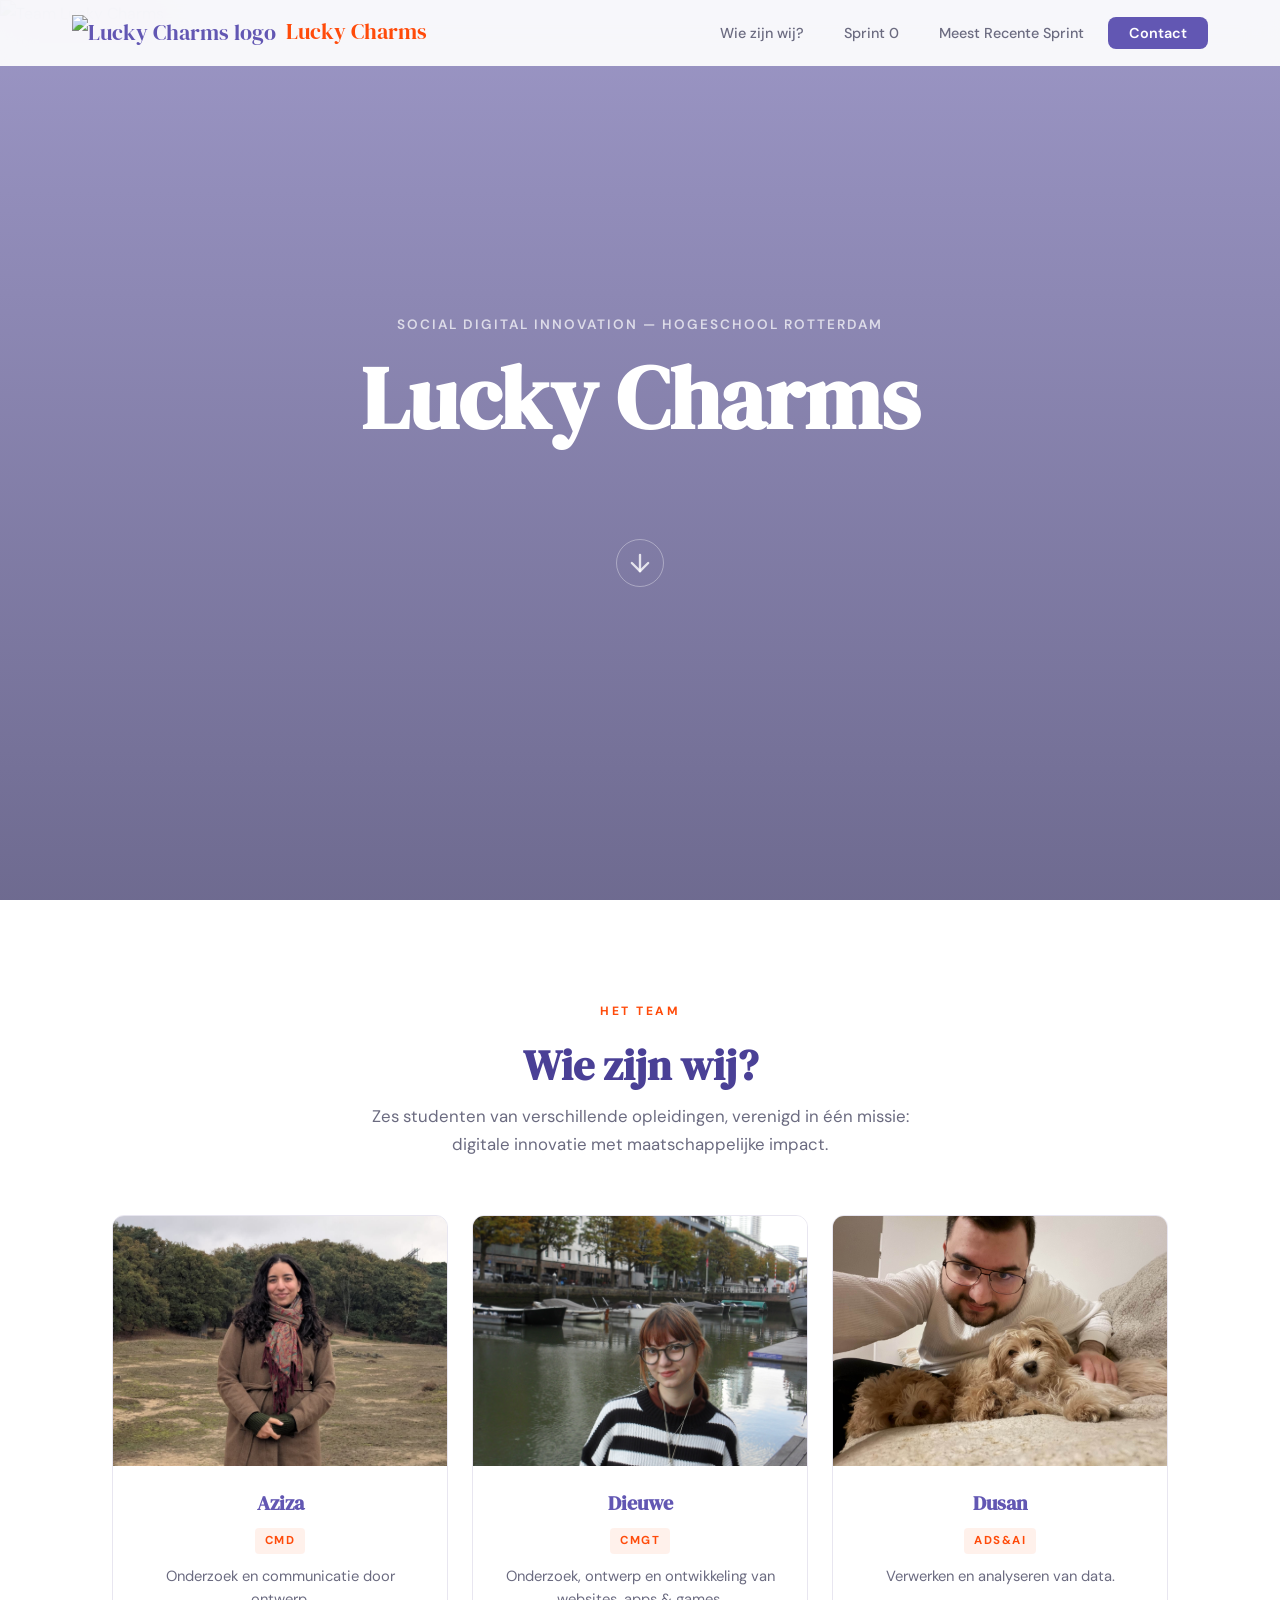
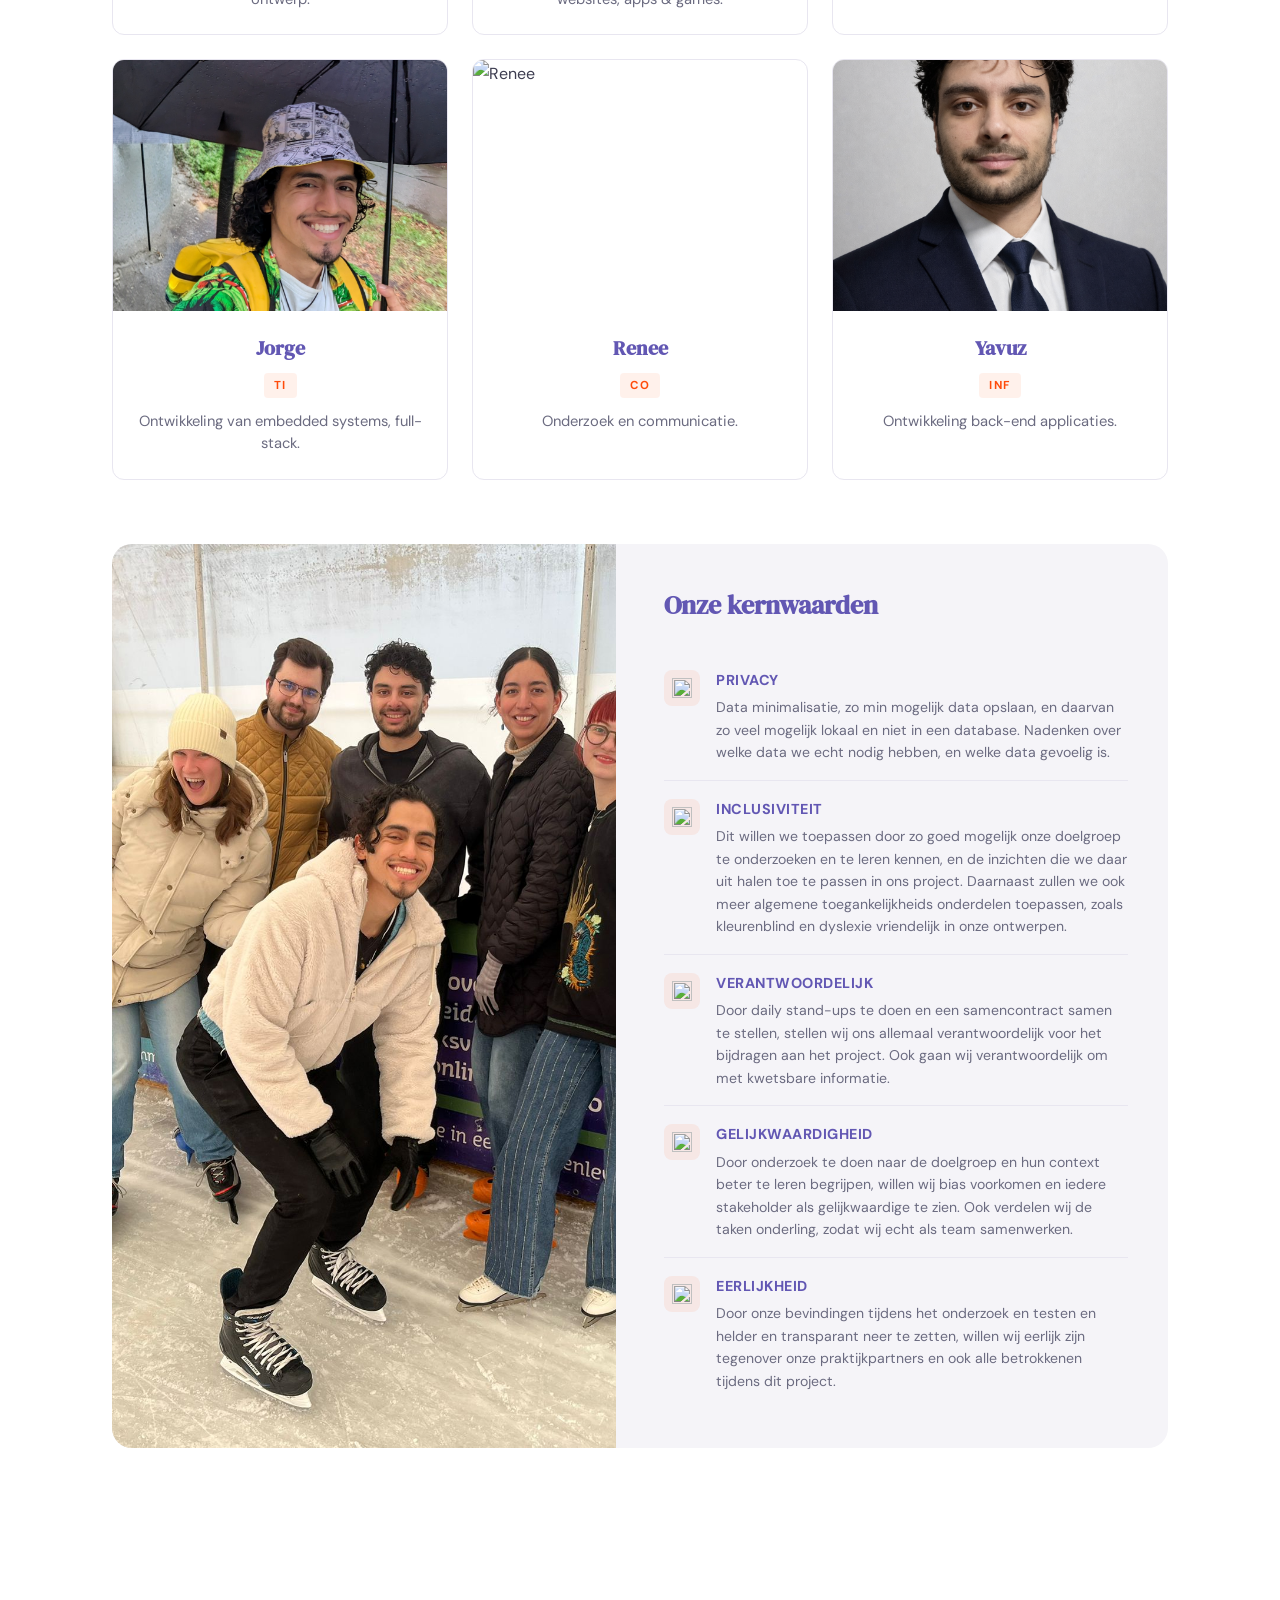
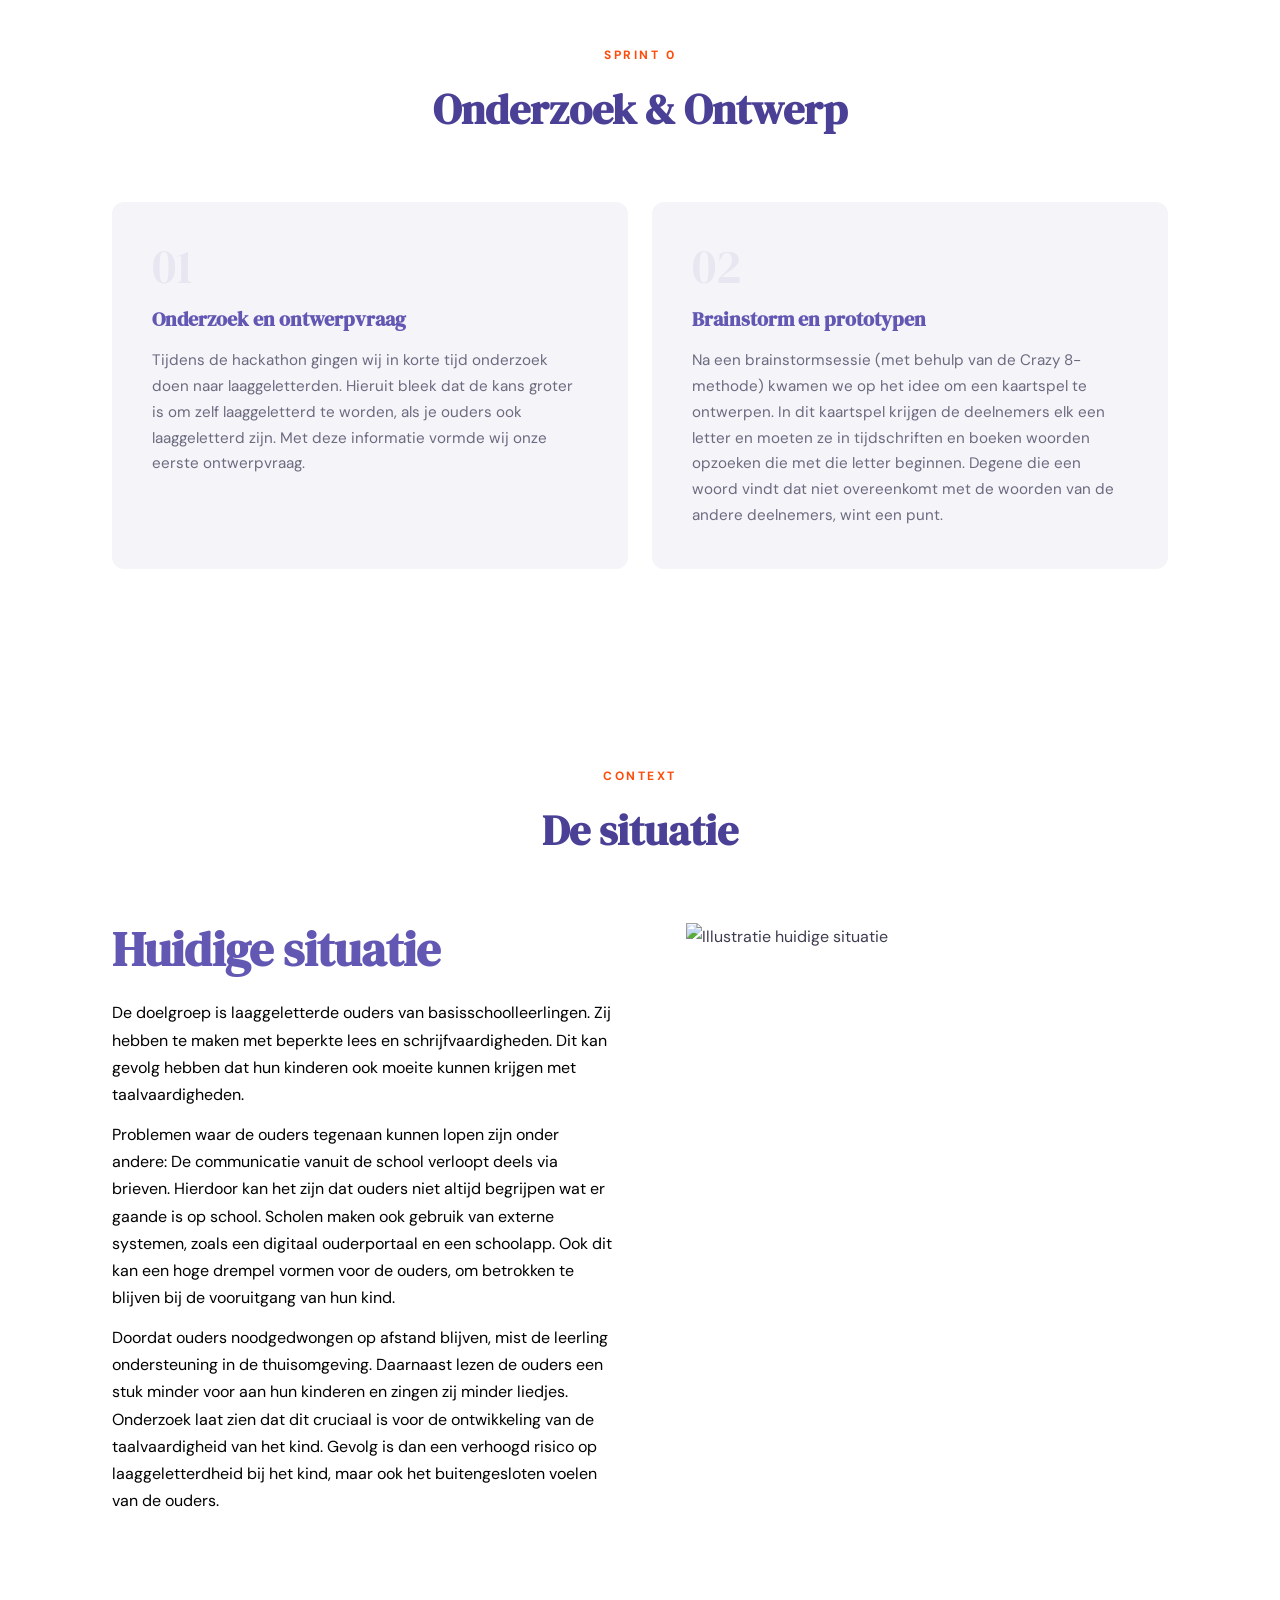
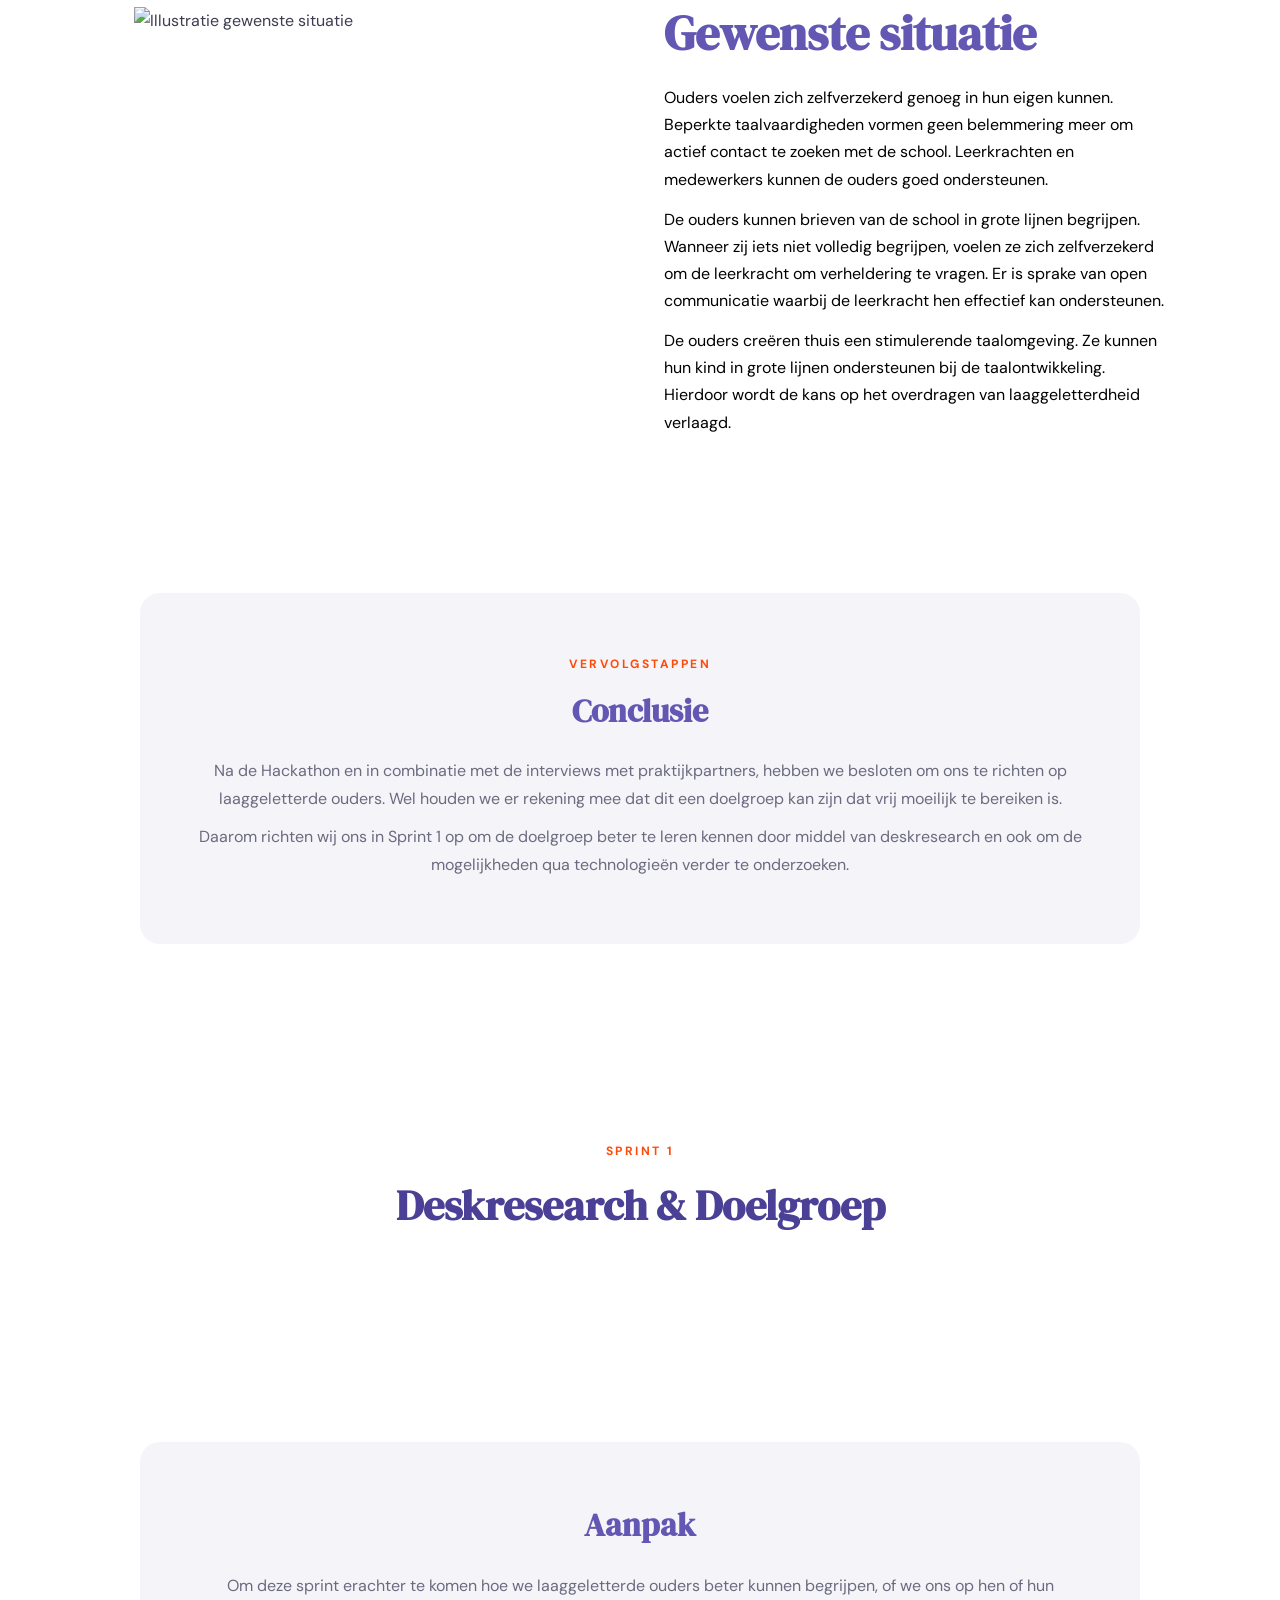
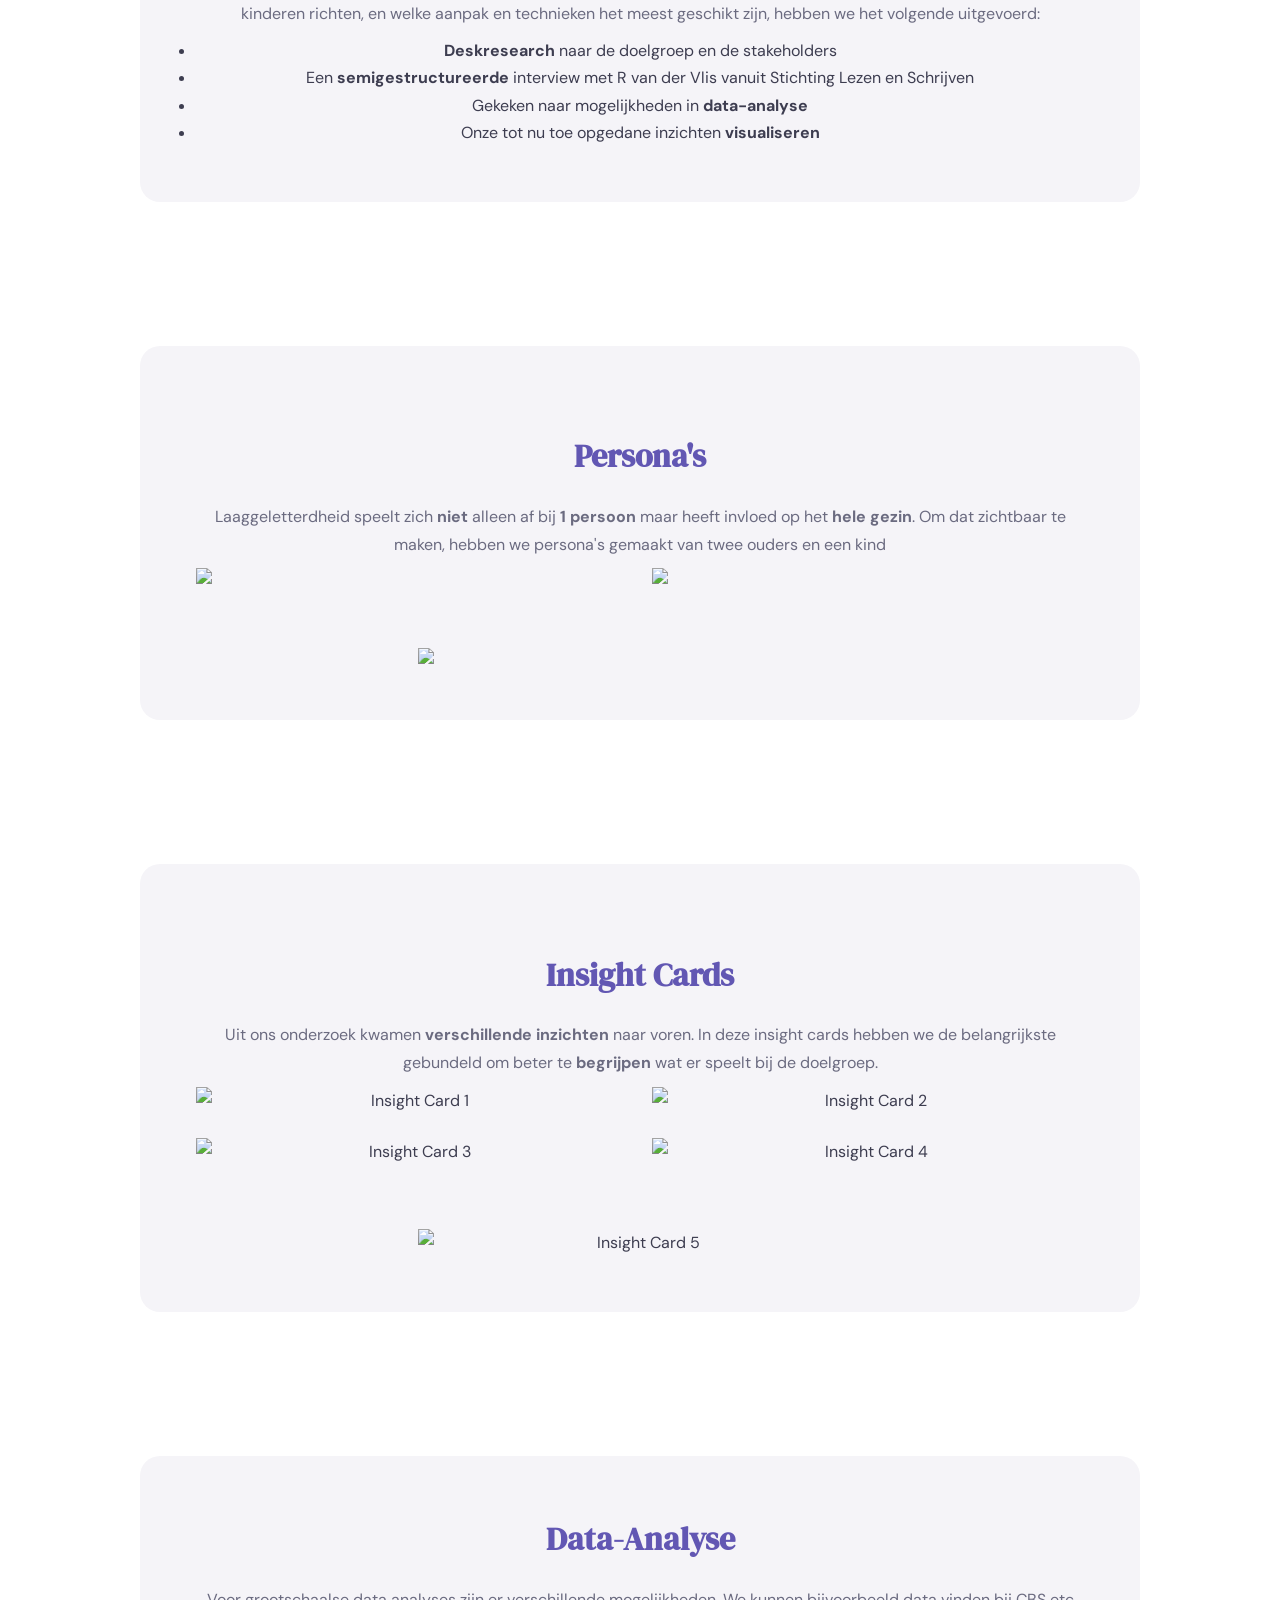
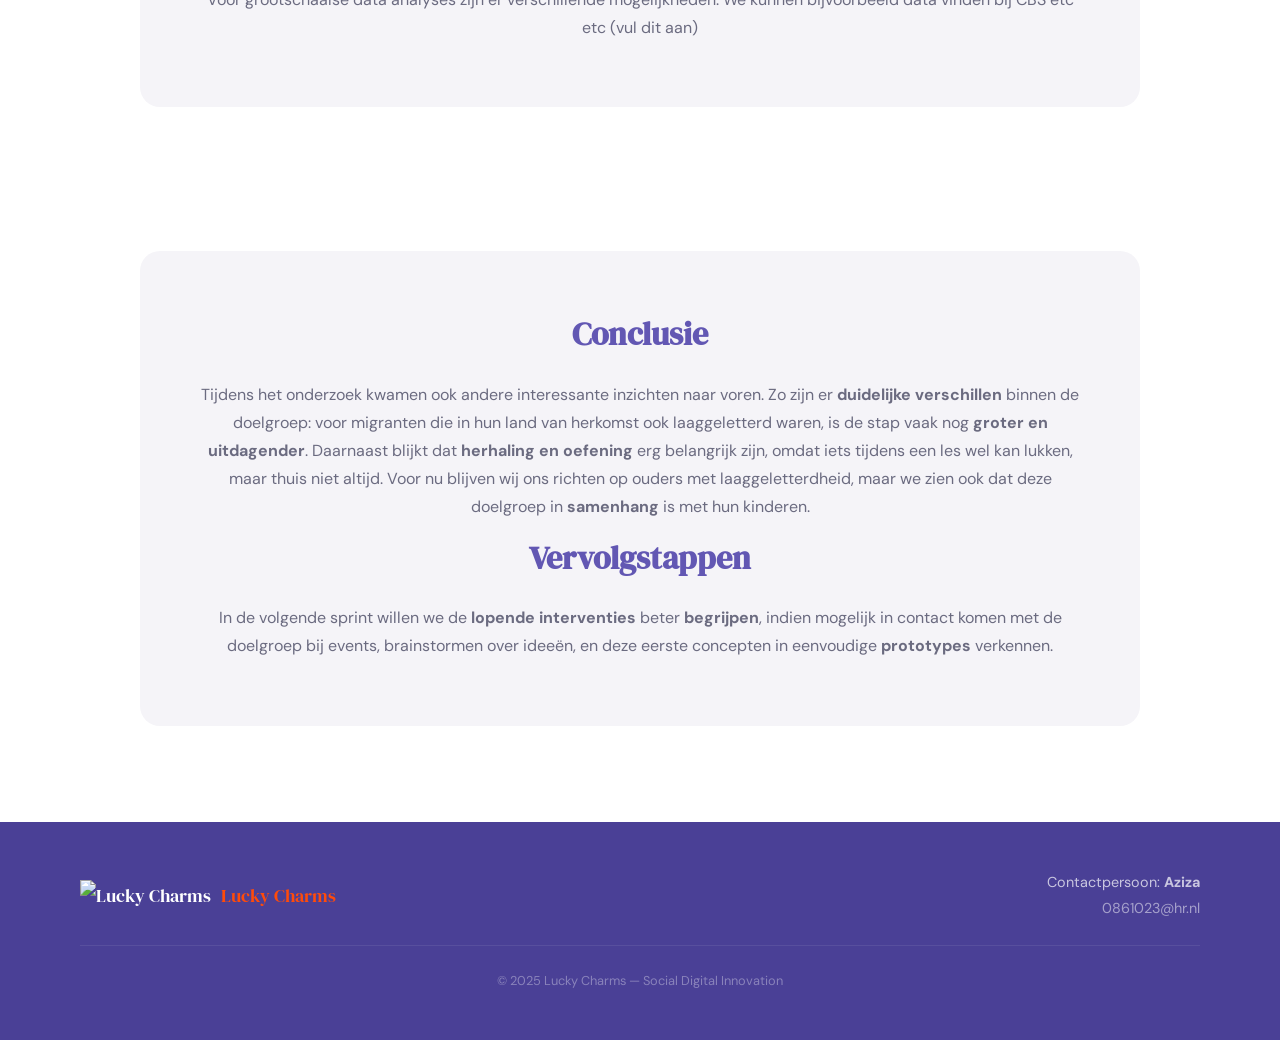
==== commit 7cfc964f: "onepager bijna af sprint 1" ====
--- a/One pager Lucky Charms/One-pager Lucky Charms/index.html
+++ b/One pager Lucky Charms/One-pager Lucky Charms/index.html
@@ -21,6 +21,7 @@
             <ul class="nav-menu">
                 <li><a href="#team">Wie zijn wij?</a></li>
                 <li><a href="#sprint0">Sprint 0</a></li>
+                <li><a href="#sprint1">Meest Recente Sprint</a></li>
                 <li><a href="#contact" class="nav-cta">Contact</a></li>
             </ul>
             <button class="nav-toggle" aria-label="Open menu">
@@ -187,38 +188,34 @@
         </div>
     </section>
 
-    <!-- Design Question -->
-    <div class="quote-band">
-        <div class="quote-band-inner">
-            <svg class="quote-mark" width="48" height="48" viewBox="0 0 24 24" fill="currentColor" opacity="0.25"><path d="M6 17h3l2-4V7H5v6h3zm8 0h3l2-4V7h-6v6h3z"/></svg>
-            <blockquote>
-                <p>Hoe kunnen we laaggeletterde ouders van basisschoolleerlingen op een interactieve manier betrekken om hun woordenschat uit te breiden zodat zij ook bijdrage kunnen hebben op de taalontwikkeling van kun kind?</p>
-            </blockquote>
-            <cite>Huidige ontwerpvraag</cite>
-        </div>
-    </div>
-
-    <!-- Situatie -->
+<!-- Situatie -->
     <section id="situatie">
         <div class="section-header">
             <span class="section-label">Context</span>
             <h2>De situatie</h2>
         </div>
-        <div class="situation-pair">
-            <div class="situation-block">
-                <span class="situation-label situation-label--current">Nu</span>
+
+        <div class="situatie-grid">
+            <div class="situatie-text">
                 <h3>Huidige situatie</h3>
-                <p>De doelgroep is laaggeletterde ouders van basisschoolleerlingen. Zij hebben te maken met beperkte lees- en schrijfvaardigheden. Dit kan gevolg hebben dat hun kinderen ook moeite kunnen krijgen met taalvaardigheden.</p>
-                <p>Problemen waar de ouders tegenaan kunnen lopen zijn onder andere: de communicatie vanuit de school verloopt deels via brieven. Hierdoor kan het zijn dat ouders niet altijd begrijpen wat er gaande is op school. Scholen maken ook gebruik van externe systemen, zoals een digitaal ouderportaal en een schoolapp. Ook dit kan een hoge drempel vormen voor de ouders.</p>
-                <p>Doordat ouders noodgedwongen op afstand blijven, mist de leerling ondersteuning in de thuisomgeving. Daarnaast lezen de ouders een stuk minder voor aan hun kinderen en zingen zij minder liedjes. Onderzoek laat zien dat dit cruciaal is voor de ontwikkeling van de taalvaardigheid van het kind.</p>
-            </div>
-            <div class="situation-divider"></div>
-            <div class="situation-block">
-                <span class="situation-label situation-label--goal">Doel</span>
+                <p>De doelgroep is laaggeletterde ouders van basisschoolleerlingen. Zij hebben te maken met beperkte lees en schrijfvaardigheden. Dit kan gevolg hebben dat hun kinderen ook moeite kunnen krijgen met taalvaardigheden.</p>
+                <p>Problemen waar de ouders tegenaan kunnen lopen zijn onder andere: De communicatie vanuit de school verloopt deels via brieven. Hierdoor kan het zijn dat ouders niet altijd begrijpen wat er gaande is op school. Scholen maken ook gebruik van externe systemen, zoals een digitaal ouderportaal en een schoolapp. Ook dit kan een hoge drempel vormen voor de ouders, om betrokken te blijven bij de vooruitgang van hun kind.</p>
+                <p>Doordat ouders noodgedwongen op afstand blijven, mist de leerling ondersteuning in de thuisomgeving. Daarnaast lezen de ouders een stuk minder voor aan hun kinderen en zingen zij minder liedjes. Onderzoek laat zien dat dit cruciaal is voor de ontwikkeling van de taalvaardigheid van het kind. Gevolg is dan een verhoogd risico op laaggeletterdheid bij het kind, maar ook het buitengesloten voelen van de ouders.</p>
+            </div>
+
+            <div class="situatie-image">
+                <img src="images/huidigesituatie.png" alt="Illustratie huidige situatie">
+            </div>
+
+            <div class="situatie-image">
+                <img src="images/gewenstesituatie.png" alt="Illustratie gewenste situatie">
+            </div>
+
+            <div class="situatie-text">
                 <h3>Gewenste situatie</h3>
-                <p>Binnen 6 maanden voelen de ouders zich zelfverzekerd genoeg in hun eigen kunnen. Hoewel ze nog in een leertraject zitten qua taal, vormen hun lees- en schrijfvaardigheden geen belemmering meer om actief contact te zoeken met de school.</p>
-                <p>De ouders creëren thuis een stimulerende taalomgeving. Ze kunnen boeken voorlezen en liedjes zingen die bewezen actief bijdragen aan de ontwikkeling van hun kind (Dickinson et al., 2012). Ze kunnen hun kind in grote lijnen ondersteunen met schoolopdrachten.</p>
-                <p>De ouders kunnen brieven van de school in grote lijnen begrijpen. Wanneer zij iets niet volledig begrijpen, stappen zij uit eigen beweging af op de leerkracht om verheldering te vragen. Er is sprake van open communicatie waarbij de leerkracht hen effectief kan ondersteunen.</p>
+                <p>Ouders voelen zich zelfverzekerd genoeg in hun eigen kunnen. Beperkte taalvaardigheden vormen geen belemmering meer om actief contact te zoeken met de school. Leerkrachten en medewerkers kunnen de ouders goed ondersteunen.</p>
+                <p>De ouders kunnen brieven van de school in grote lijnen begrijpen. Wanneer zij iets niet volledig begrijpen, voelen ze zich zelfverzekerd om de leerkracht om verheldering te vragen. Er is sprake van open communicatie waarbij de leerkracht hen effectief kan ondersteunen.</p>
+                <p>De ouders creëren thuis een stimulerende taalomgeving. Ze kunnen hun kind in grote lijnen ondersteunen bij de taalontwikkeling. Hierdoor wordt de kans op het overdragen van laaggeletterdheid verlaagd.</p>
             </div>
         </div>
     </section>
@@ -230,6 +227,82 @@
             <h2>Conclusie</h2>
             <p>Na de Hackathon en in combinatie met de interviews met praktijkpartners, hebben we besloten om ons te richten op laaggeletterde ouders. Wel houden we er rekening mee dat dit een doelgroep kan zijn dat vrij moeilijk te bereiken is.</p>
             <p>Daarom richten wij ons in Sprint 1 op om de doelgroep beter te leren kennen door middel van deskresearch en ook om de mogelijkheden qua technologieën verder te onderzoeken.</p>
+        </div>
+    </section>
+
+    <!-- Sprint 1 -->
+    <section id="sprint1" class="sprint-section">
+        <div class="section-header">
+            <span class="section-label">Sprint 1</span>
+            <h2>Deskresearch &amp; Doelgroep</h2>
+        </div>
+    </section>
+
+    <!-- Onze aanpak -->
+    <section id="aanpak" class="conclusion-section">
+        <div class="conclusion-card">
+            <h2>Aanpak</h2>
+            <p>Om deze sprint erachter te komen hoe we laaggeletterde ouders beter kunnen begrijpen, of we ons op hen of hun kinderen richten, en welke aanpak en technieken het meest geschikt zijn, hebben we het volgende uitgevoerd:</p>
+            <ul>
+                <li><b>Deskresearch</b> naar de doelgroep en de stakeholders</li>
+                <li>Een <b>semigestructureerde</b> interview met R van der Vlis vanuit Stichting Lezen en Schrijven</li>
+                <li>Gekeken naar mogelijkheden in <b>data-analyse</b></li>
+                <li>Onze tot nu toe opgedane inzichten <b>visualiseren</b></li>
+            </ul>
+        </div>
+    </section>
+
+        <!-- Personas -->
+    <section id="personas" class="conclusion-section">
+        <div class="conclusion-card">
+            
+            <span class="section-label"></span>
+            <h2> Persona's</h2>
+            <p>Laaggeletterdheid speelt zich <b>niet</b> alleen af bij <b>1 persoon</b> maar heeft invloed op het <b>hele gezin</b>. Om dat zichtbaar te maken, hebben we persona's gemaakt van twee ouders en een kind</p>
+            <div class="insight-grid">
+            <div><img src="images/persona1.png" class="kowalski"></div>
+            <div><img src="images/persona2.png" class="kowalski"></div>
+            </div>
+            <div class="insight-grid-last">
+            <div><img src="images/persona3.png" class="kowalski"></div>
+        </div>
+    </section>
+
+        <!-- Insight Cards -->
+    <section id="insights" class="conclusion-section">
+        <div class="conclusion-card">
+            <span class="section-label"></span>
+            <h2>Insight Cards</h2>
+            <p>Uit ons onderzoek kwamen <b>verschillende inzichten</b> naar voren. In deze insight cards hebben we de belangrijkste gebundeld om beter te <b>begrijpen</b> wat er speelt bij de doelgroep.</p>
+            <div class="insight-grid">
+            <div><img src="images/StatementCard1.png" alt="Insight Card 1"></div>
+            <div><img src="images/StatementCard2.png" alt="Insight Card 2"></div>
+            <div><img src="images/StatementCard3.png" alt="Insight Card 3"></div>
+            <div><img src="images/StatementCard4.png" alt="Insight Card 4"></div>
+            </div>
+            <div class="insight-grid-last">
+            <div><img src="images/StatementCard5.png" alt="Insight Card 5"></div>
+            </div>
+            </div>
+        </div>
+    </section>
+
+        <!-- Data analyse -->
+    <section id="conclusie" class="conclusion-section">
+        <div class="conclusion-card">
+            <h2>Data-Analyse</h2>
+            <p>Voor grootschaalse data analyses zijn er verschillende mogelijkheden. We kunnen
+                 bijvoorbeeld data vinden bij CBS etc etc (vul dit aan)</p>
+        </div>
+    </section>
+
+        <!-- Conclusie en vervolgstappen -->
+    <section id="conclusie" class="conclusion-section">
+        <div class="conclusion-card">
+            <h2>Conclusie</h2>
+            <p>Tijdens het onderzoek kwamen ook andere interessante inzichten naar voren. Zo zijn er <b>duidelijke verschillen</b> binnen de doelgroep: voor migranten die in hun land van herkomst ook laaggeletterd waren, is de stap vaak nog <b>groter en uitdagender</b>. Daarnaast blijkt dat <b>herhaling en oefening</b> erg belangrijk zijn, omdat iets tijdens een les wel kan lukken, maar thuis niet altijd. Voor nu blijven wij ons richten op ouders met laaggeletterdheid, maar we zien ook dat deze doelgroep in <b>samenhang</b> is met hun kinderen.</p>
+            <h2>Vervolgstappen</h2>
+            <p>In de volgende sprint willen we de <b>lopende interventies</b> beter <b>begrijpen</b>, indien mogelijk  in contact komen met de doelgroep bij events, brainstormen over ideeën, en deze eerste concepten in eenvoudige <b>prototypes</b> verkennen.</p>
         </div>
     </section>
 
--- a/One pager Lucky Charms/One-pager Lucky Charms/style.css
+++ b/One pager Lucky Charms/One-pager Lucky Charms/style.css
@@ -1,20 +1,4 @@
 @charset "utf-8";
-
-/* ==========================================================================
-   Lucky Charms — Social Digital Innovation
-   
-   Aesthetic: Refined Corporate Editorial
-   Palette:
-     --purple:    #6257B3   (primary)
-     --purple-d:  #4A4096   (deep)
-     --purple-l:  #6F63C4   (light)
-     --orange:    #FF4B0A   (accent)
-     --orange-l:  #FF6D3A   (accent hover)
-     --slate:     #3D3D50   (body text)
-     --muted:     #6B6B80   (secondary text)
-     --surface:   #F5F4F8   (cards / bg)
-     --border:    #E8E6F0   (subtle lines)
-   ========================================================================== */
 
 :root {
     --purple: #6257B3;
@@ -332,8 +316,7 @@
 .section-header h2 {
     font-family: var(--font-display);
     font-size: clamp(1.8rem, 4vw, 2.6rem);
-    color: var(--purple);
-    margin-bottom: 0.8rem;
+    color: var(--purple-d);
 }
 
 .section-intro {
@@ -595,59 +578,44 @@
     color: rgba(255, 255, 255, 0.5);
 }
 
-/* ===== SITUATION ===== */
-
-.situation-pair {
+/* ===== SITUATIE ===== */
+
+.situatie-grid {
     display: grid;
-    grid-template-columns: 1fr auto 1fr;
-    gap: 2.5rem;
-    align-items: stretch;
-}
-
-.situation-divider {
-    width: 1px;
-    background: var(--border);
-    align-self: stretch;
-}
-
-.situation-block {
-    padding: 0.5rem 0;
-}
-
-.situation-label {
-    display: inline-block;
-    font-size: 0.7rem;
-    font-weight: 700;
-    letter-spacing: 2px;
-    text-transform: uppercase;
-    padding: 4px 12px;
-    border-radius: 6px;
-    margin-bottom: 1rem;
-}
-
-.situation-label--current {
-    color: var(--orange);
-    background: rgba(255, 75, 10, 0.08);
-}
-
-.situation-label--goal {
-    color: #15803D;
-    background: rgba(21, 128, 61, 0.08);
-}
-
-.situation-block h3 {
-    font-family: var(--font-display);
-    font-size: 1.5rem;
+    grid-template-columns: 1fr 1fr;
+    gap: 5rem 3rem;
+    align-items: start;
+}
+
+.situatie-text h3 {
+    font-family: var(--font-display);
+    font-size: 3rem;
     color: var(--purple);
-    margin-bottom: 1rem;
-}
-
-.situation-block p {
-    font-size: 0.95rem;
-    color: var(--muted);
-    line-height: 1.75;
+    margin-bottom: 1.5rem;
+    line-height: 1.1;
+}
+
+.situatie-text p {
+    font-size: 1rem;
+    line-height: 1.7;
+    color: #000;
     margin-bottom: 0.8rem;
-}
+    max-width: 520px;
+}
+
+.situatie-image {
+    display: flex;
+    justify-content: center;
+    align-items: flex-start;
+}
+
+.situatie-image img {
+    width: 100%;
+    max-width: 460px;
+    height: auto;
+    display: block;
+}
+
 
 /* ===== CONCLUSION ===== */
 
@@ -657,7 +625,7 @@
 }
 
 .conclusion-card {
-    max-width: 680px;
+    max-width: 1000px;
     margin: 0 auto;
     text-align: center;
     background: var(--surface);
@@ -677,6 +645,30 @@
     color: var(--muted);
     line-height: 1.75;
     margin-bottom: 0.6rem;
+}
+
+/* ===== PERSONA'S ===== */
+
+
+/* ===== INSIGHT CARDS ===== */
+
+.insight-grid {
+    display: grid;
+    grid-template-columns: repeat(2, 1fr);
+    gap: 1.5rem;
+    margin-bottom: 4rem;
+}
+
+.insight-grid > :last-child:nth-child(odd) {
+    grid-column: 2;
+    width: 50%;
+}
+
+.insight-grid-last {
+    display: block;
+    margin-left: auto;
+    margin-right: auto;
+    width: 50%;
 }
 
 /* ===== FOOTER ===== */
